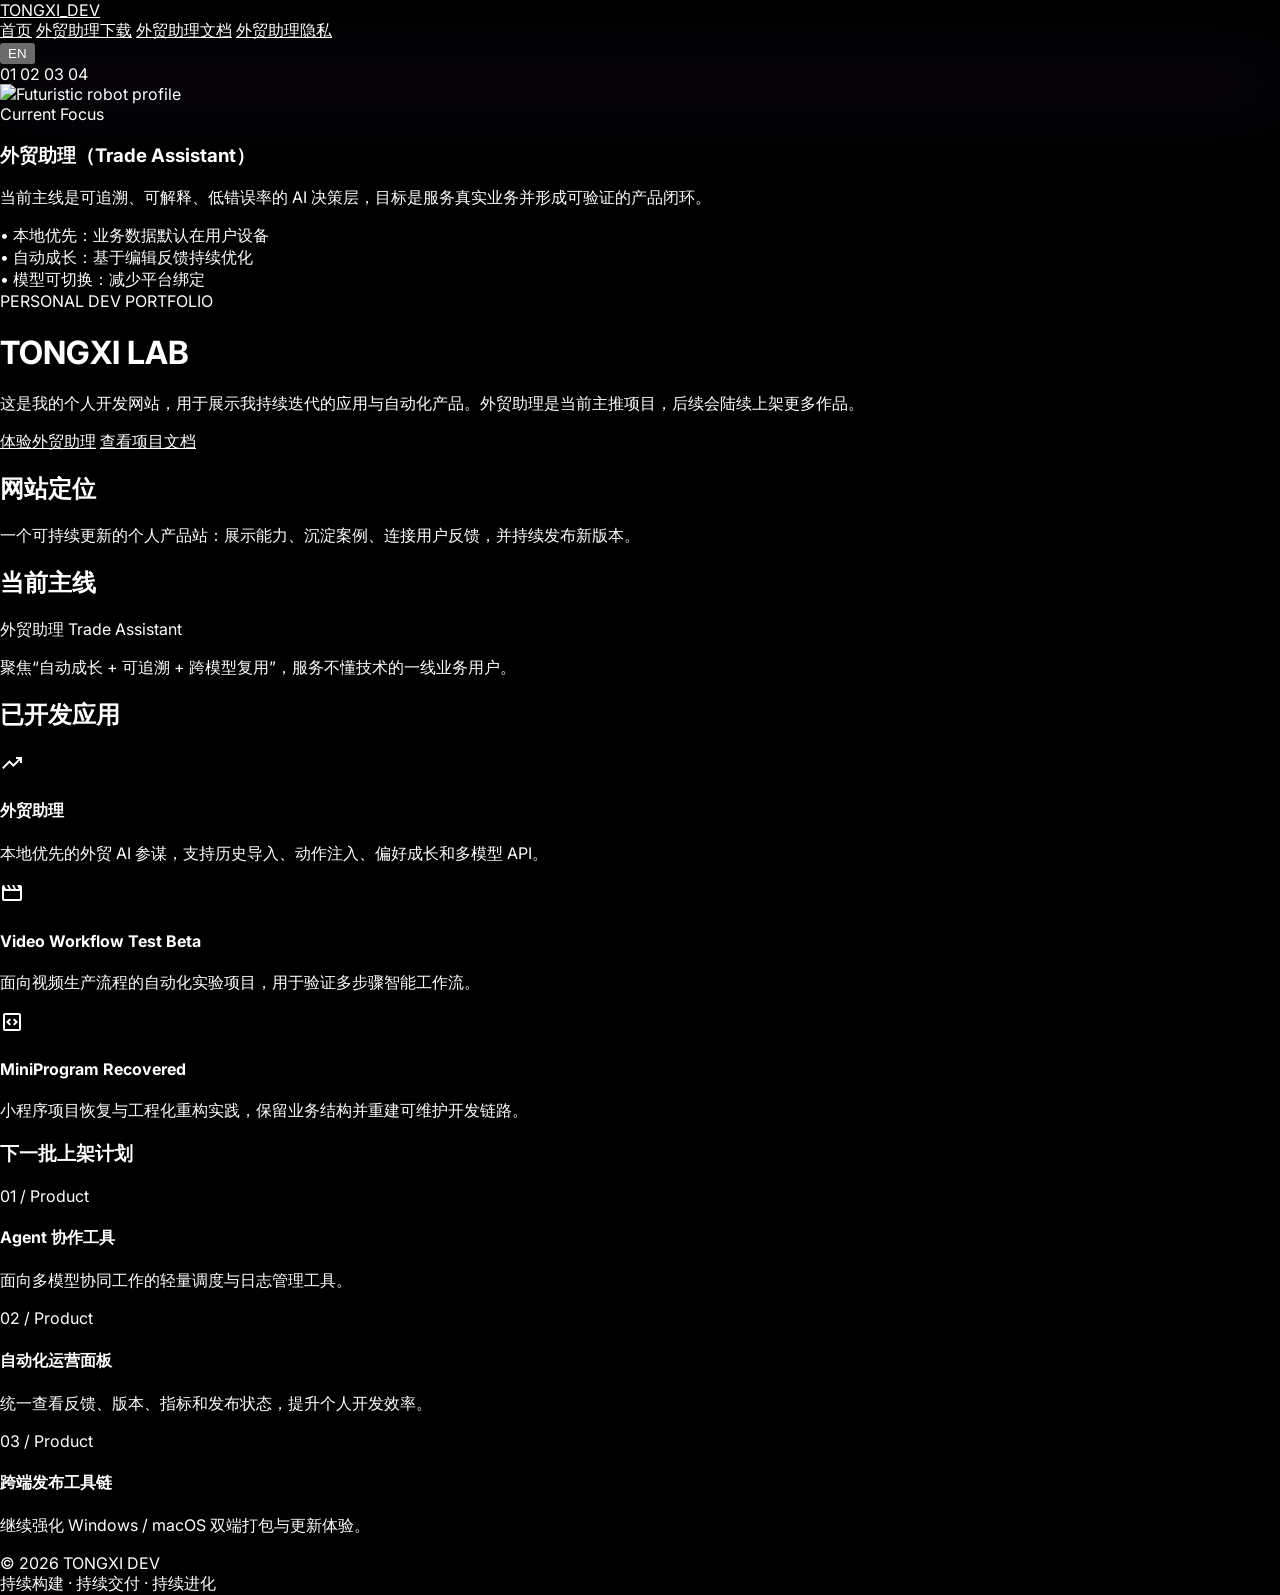
==== index.html @ bd4aa8b6 "fix(site): make right hero info panel responsive and fully visible" ====
﻿<!doctype html>
<html class="dark" lang="zh-CN"><head>
<meta charset="utf-8"/>
<meta content="width=device-width, initial-scale=1.0" name="viewport"/>
<title>Tongxi Dev Site | 个人开发网站</title>
<meta name="description" content="Tongxi 个人开发网站：展示 AI 应用、自动化工具与外贸助理等产品。" />
<meta property="og:title" content="Tongxi Dev Site" />
<meta property="og:description" content="个人开发作品集：外贸助理、工作流工具、小程序项目。" />
<meta property="og:type" content="website" />
<meta property="og:url" content="https://tongxigogo-crypto.github.io/foreign-trade-assistant-site/" />
<meta name="twitter:card" content="summary_large_image" />
<script src="https://cdn.tailwindcss.com?plugins=forms,container-queries"></script>
<link href="https://fonts.googleapis.com/css2?family=Inter:wght@100..900&display=swap" rel="stylesheet"/>
<link href="https://fonts.googleapis.com/css2?family=Material+Symbols+Outlined:wght,FILL@100..700,0..1&display=swap" rel="stylesheet"/>
<script id="tailwind-config">
  tailwind.config = {
    darkMode: "class",
    theme: {
      extend: {
        colors: {
          "surface-container-lowest": "#000000",
          "on-surface": "#ffffff",
          "surface": "#0e0e0e",
          "primary": "#8ff5ff",
          "secondary": "#bf81ff",
          "surface-container": "#191919",
          "surface-container-low": "#131313",
          "surface-container-high": "#1f1f1f",
          "surface-container-highest": "#262626",
          "on-surface-variant": "#ababab",
          "outline-variant": "#484848"
        },
        fontFamily: {
          "headline": ["Inter"],
          "body": ["Inter"],
          "label": ["Inter"]
        }
      }
    }
  }
</script>
<style>
  .material-symbols-outlined { font-variation-settings: 'FILL' 0, 'wght' 400, 'GRAD' 0, 'opsz' 24; }
  .violet-glow { box-shadow: 0 0 80px 10px rgba(191, 129, 255, 0.15); }
  body { background-color: #000000; color: #ffffff; -webkit-font-smoothing: antialiased; }
</style>
<link rel="stylesheet" href="./styles.css" />
</head>
<body data-page="home" class="font-body selection:bg-secondary selection:text-on-surface overflow-x-hidden">
<nav class="fixed top-6 left-1/2 -translate-x-1/2 w-[95%] max-w-7xl rounded-sm bg-black/70 backdrop-blur-xl z-50 shadow-[0px_20px_40px_rgba(143,245,255,0.05)] flex justify-between items-center px-8 py-4 border border-outline-variant/20">
<a class="text-xl font-black tracking-tighter text-white" href="./index.html" data-i18n="brand_short">TONGXI_DEV</a>
<div class="hidden md:flex items-center space-x-12">
<a class="font-inter tracking-tighter uppercase text-[11px] font-bold text-white after:content-[''] after:block after:w-1 after:h-1 after:bg-cyan-400 after:rounded-full after:mx-auto after:mt-1" href="./index.html" data-i18n="nav_home">首页</a>
<a class="font-inter tracking-tighter uppercase text-[11px] font-bold text-gray-400 hover:text-white transition-colors duration-300" href="./download.html" data-i18n="nav_download">外贸助理下载</a>
<a class="font-inter tracking-tighter uppercase text-[11px] font-bold text-gray-400 hover:text-white transition-colors duration-300" href="./docs.html" data-i18n="nav_docs">外贸助理文档</a>
<a class="font-inter tracking-tighter uppercase text-[11px] font-bold text-gray-400 hover:text-white transition-colors duration-300" href="./privacy.html" data-i18n="nav_privacy">外贸助理隐私</a>
</div>
<div class="flex items-center space-x-4">
<button id="lang-toggle" class="rounded-sm border border-outline-variant px-3 py-1 text-xs font-bold text-white hover:border-primary" type="button">EN</button>
</div>
</nav>

<div class="fixed right-3 md:right-8 top-1/2 -translate-y-1/2 flex flex-col space-y-6 items-center z-50">
  <div class="flex flex-col items-center space-y-4">
    <span class="text-cyan-400 text-[10px] font-semibold">01</span>
    <span class="text-gray-600 text-[10px] font-semibold">02</span>
    <span class="text-gray-600 text-[10px] font-semibold">03</span>
    <span class="text-gray-600 text-[10px] font-semibold">04</span>
  </div>
</div>

<main class="relative min-h-screen pt-32 pb-24 px-6 md:px-16 lg:px-24">
<div class="fixed top-0 right-0 xl:right-[-10%] w-full md:w-[72%] xl:w-[60%] h-screen opacity-70 z-0 pointer-events-none">
  <div class="absolute inset-0 bg-gradient-to-l from-black via-transparent to-black z-10"></div>
  <div class="absolute top-1/2 left-1/2 -translate-x-1/2 -translate-y-1/2 w-[800px] h-[800px] rounded-full bg-secondary/10 blur-[120px] violet-glow"></div>
  <img class="absolute inset-0 w-full h-full object-cover grayscale brightness-75 contrast-125" alt="Futuristic robot profile" src="https://lh3.googleusercontent.com/aida-public/[base64]"/>
  <div class="absolute right-3 md:right-8 xl:right-16 top-24 md:top-32 w-[min(420px,calc(100vw-1.5rem))] rounded-sm border border-outline-variant/20 bg-black/40 backdrop-blur-md p-4 md:p-6">
    <div class="text-[10px] tracking-[0.2em] uppercase text-primary" data-i18n="hero_right_kicker">Current Focus</div>
    <h3 class="mt-3 text-xl md:text-2xl leading-tight font-bold text-white break-words" data-i18n="hero_right_title">外贸助理（Trade Assistant）</h3>
    <p class="mt-3 text-sm text-on-surface-variant leading-relaxed" data-i18n="hero_right_desc">当前主线是可追溯、可解释、低错误率的 AI 决策层，目标是服务真实业务并形成可验证的产品闭环。</p>
    <div class="mt-4 space-y-2 text-xs text-on-surface-variant">
      <div data-i18n="hero_right_point_1">• 本地优先：业务数据默认在用户设备</div>
      <div data-i18n="hero_right_point_2">• 自动成长：基于编辑反馈持续优化</div>
      <div data-i18n="hero_right_point_3">• 模型可切换：减少平台绑定</div>
    </div>
  </div>
</div>

<div class="relative z-10 max-w-7xl mx-auto">
<div class="mb-20">
<span class="font-inter text-[11px] font-bold tracking-[0.3em] text-secondary uppercase mb-4 block" data-i18n="home_kicker">PERSONAL DEV PORTFOLIO</span>
<h1 class="text-[5rem] md:text-[8rem] font-black tracking-tighter leading-[0.85] text-white" data-i18n="home_big_title">TONGXI<br/>LAB</h1>
<p class="max-w-xl text-sm text-on-surface-variant mt-4" data-i18n="home_subtitle">这是我的个人开发网站，用于展示我持续迭代的应用与自动化产品。外贸助理是当前主推项目，后续会陆续上架更多作品。</p>
<div class="mt-6 flex gap-3">
<a href="./download.html" class="rounded-sm bg-primary text-black px-4 py-2 text-sm font-bold" data-i18n="home_cta_download">体验外贸助理</a>
<a href="./docs.html" class="rounded-sm border border-outline-variant text-white px-4 py-2 text-sm font-bold" data-i18n="home_cta_docs">查看项目文档</a>
</div>
</div>

<div class="grid grid-cols-1 md:grid-cols-12 gap-12 mb-24">
<div class="md:col-span-5 space-y-16">
<section>
<h2 class="text-xs font-bold tracking-[0.2em] text-on-surface-variant uppercase mb-6 flex items-center">
<span class="w-8 h-px bg-outline-variant mr-4"></span>
<span data-i18n="feature_section_1_title">网站定位</span>
</h2>
<p class="text-lg md:text-xl text-on-surface-variant leading-relaxed font-light" data-i18n="feature_section_1_desc">一个可持续更新的个人产品站：展示能力、沉淀案例、连接用户反馈，并持续发布新版本。</p>
</section>

<section>
<h2 class="text-xs font-bold tracking-[0.2em] text-on-surface-variant uppercase mb-6 flex items-center">
<span class="w-8 h-px bg-outline-variant mr-4"></span>
<span data-i18n="feature_section_2_title">当前主线</span>
</h2>
<div class="flex items-baseline space-x-4">
<span class="text-3xl font-bold text-primary" data-i18n="feature_section_2_headline">外贸助理 Trade Assistant</span>
</div>
<p class="mt-4 text-sm text-on-surface-variant max-w-sm" data-i18n="feature_section_2_desc">聚焦“自动成长 + 可追溯 + 跨模型复用”，服务不懂技术的一线业务用户。</p>
</section>

<section>
<h2 class="text-xs font-bold tracking-[0.2em] text-on-surface-variant uppercase mb-8 flex items-center">
<span class="w-8 h-px bg-outline-variant mr-4"></span>
<span data-i18n="feature_section_3_title">已开发应用</span>
</h2>
<div class="grid grid-cols-1 gap-6">
<div class="flex items-start space-x-6 p-6 rounded-sm bg-surface-container-low border border-outline-variant/20 hover:bg-surface-container transition-all duration-300">
<span class="material-symbols-outlined text-secondary text-3xl">trending_up</span>
<div>
<h4 class="text-white font-bold text-sm uppercase tracking-tight mb-1" data-i18n="feature_1_title">外贸助理</h4>
<p class="text-xs text-on-surface-variant" data-i18n="feature_1_desc">本地优先的外贸 AI 参谋，支持历史导入、动作注入、偏好成长和多模型 API。</p>
</div>
</div>
<div class="flex items-start space-x-6 p-6 rounded-sm bg-surface-container-low border border-outline-variant/20 hover:bg-surface-container transition-all duration-300">
<span class="material-symbols-outlined text-primary text-3xl">movie</span>
<div>
<h4 class="text-white font-bold text-sm uppercase tracking-tight mb-1" data-i18n="feature_2_title">Video Workflow Test Beta</h4>
<p class="text-xs text-on-surface-variant" data-i18n="feature_2_desc">面向视频生产流程的自动化实验项目，用于验证多步骤智能工作流。</p>
</div>
</div>
<div class="flex items-start space-x-6 p-6 rounded-sm bg-surface-container-low border border-outline-variant/20 hover:bg-surface-container transition-all duration-300">
<span class="material-symbols-outlined text-secondary text-3xl">code_blocks</span>
<div>
<h4 class="text-white font-bold text-sm uppercase tracking-tight mb-1" data-i18n="feature_3_title">MiniProgram Recovered</h4>
<p class="text-xs text-on-surface-variant" data-i18n="feature_3_desc">小程序项目恢复与工程化重构实践，保留业务结构并重建可维护开发链路。</p>
</div>
</div>
</div>
</section>
</div>
</div>

<section class="mt-12">
<div class="flex justify-between items-end mb-10">
<h3 class="text-2xl font-bold tracking-tight text-white" data-i18n="home_flow_title">下一批上架计划</h3>
</div>
<div class="grid grid-cols-1 md:grid-cols-3 gap-8">
<div class="group rounded-sm border border-outline-variant/20 bg-surface-container-low p-5">
<div class="text-[10px] font-bold text-white tracking-widest uppercase">01 / Product</div>
<h4 class="text-sm font-bold text-white uppercase tracking-wider mt-3" data-i18n="home_flow_1_title">Agent 协作工具</h4>
<p class="text-xs text-on-surface-variant mt-2 leading-relaxed" data-i18n="home_flow_1_desc">面向多模型协同工作的轻量调度与日志管理工具。</p>
</div>
<div class="group rounded-sm border border-outline-variant/20 bg-surface-container-low p-5">
<div class="text-[10px] font-bold text-white tracking-widest uppercase">02 / Product</div>
<h4 class="text-sm font-bold text-white uppercase tracking-wider mt-3" data-i18n="home_flow_2_title">自动化运营面板</h4>
<p class="text-xs text-on-surface-variant mt-2 leading-relaxed" data-i18n="home_flow_2_desc">统一查看反馈、版本、指标和发布状态，提升个人开发效率。</p>
</div>
<div class="group rounded-sm border border-outline-variant/20 bg-surface-container-low p-5">
<div class="text-[10px] font-bold text-white tracking-widest uppercase">03 / Product</div>
<h4 class="text-sm font-bold text-white uppercase tracking-wider mt-3" data-i18n="home_flow_3_title">跨端发布工具链</h4>
<p class="text-xs text-on-surface-variant mt-2 leading-relaxed" data-i18n="home_flow_3_desc">继续强化 Windows / macOS 双端打包与更新体验。</p>
</div>
</div>
</section>
</div>
</main>

<footer class="mt-20 py-12 px-6 md:px-16 border-t border-outline-variant/20 bg-surface-container-lowest relative z-10">
<div class="max-w-7xl mx-auto flex flex-col md:flex-row justify-between items-center opacity-70">
<div class="text-[10px] font-bold tracking-[0.4em] uppercase text-white mb-6 md:mb-0">© <span id="year"></span> TONGXI DEV</div>
<div class="text-[10px] font-bold tracking-[0.4em] uppercase text-white" data-i18n="home_footer_note">持续构建 · 持续交付 · 持续进化</div>
</div>
</footer>

<div class="fixed top-0 left-0 w-full h-full pointer-events-none z-[1] overflow-hidden opacity-30">
<div class="absolute top-1/4 left-1/4 w-[500px] h-[500px] bg-primary/5 rounded-full blur-[150px]"></div>
<div class="absolute bottom-1/4 right-1/4 w-[600px] h-[600px] bg-secondary/5 rounded-full blur-[180px]"></div>
</div>

<script src="./app.js"></script>
</body></html>
---- styles.css ----
﻿:root {
  color-scheme: dark;
}

* {
  box-sizing: border-box;
}

html,
body {
  margin: 0;
  min-height: 100%;
  font-family: Inter, "Segoe UI", "PingFang SC", "Microsoft YaHei", sans-serif;
}

a {
  color: inherit;
}

a.disabled {
  opacity: 0.45;
  pointer-events: none;
}

code {
  border: 1px solid rgba(72, 72, 72, 0.4);
  background: rgba(19, 19, 19, 0.8);
  border-radius: 4px;
  padding: 2px 6px;
  font-family: "Cascadia Code", "JetBrains Mono", Consolas, monospace;
  font-size: 0.9em;
}

::selection {
  background: rgba(191, 129, 255, 0.35);
  color: #ffffff;
}
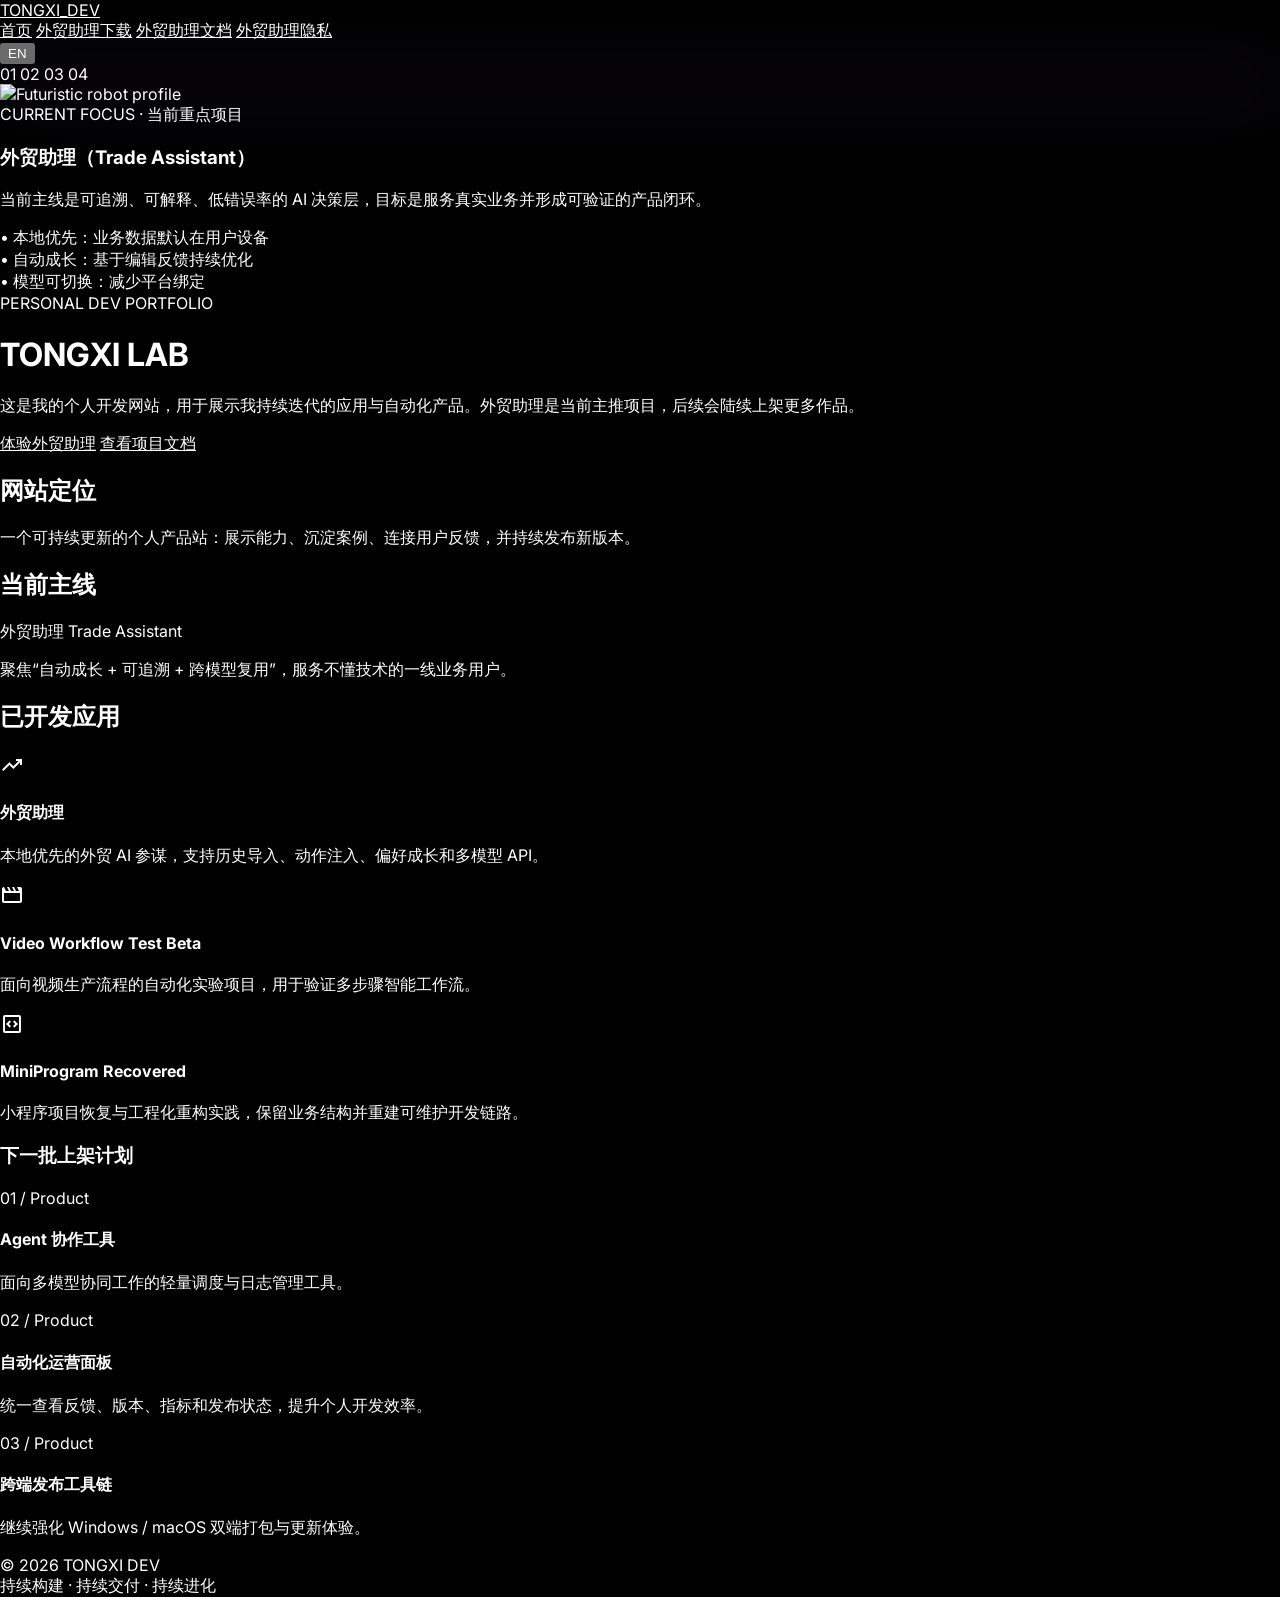
==== commit fa5fc4fd: "fix(site): prevent right-panel clipping and clarify panel purpose" ====
--- a/index.html
+++ b/index.html
@@ -60,7 +60,7 @@
 </div>
 </nav>
 
-<div class="fixed right-3 md:right-8 top-1/2 -translate-y-1/2 flex flex-col space-y-6 items-center z-50">
+<div class="fixed right-3 md:right-8 top-1/2 -translate-y-1/2 hidden md:flex flex-col space-y-6 items-center z-50">
   <div class="flex flex-col items-center space-y-4">
     <span class="text-cyan-400 text-[10px] font-semibold">01</span>
     <span class="text-gray-600 text-[10px] font-semibold">02</span>
@@ -70,12 +70,12 @@
 </div>
 
 <main class="relative min-h-screen pt-32 pb-24 px-6 md:px-16 lg:px-24">
-<div class="fixed top-0 right-0 xl:right-[-10%] w-full md:w-[72%] xl:w-[60%] h-screen opacity-70 z-0 pointer-events-none">
+<div class="fixed top-0 right-0 w-full md:w-[72%] xl:w-[60%] h-screen opacity-70 z-0 pointer-events-none">
   <div class="absolute inset-0 bg-gradient-to-l from-black via-transparent to-black z-10"></div>
   <div class="absolute top-1/2 left-1/2 -translate-x-1/2 -translate-y-1/2 w-[800px] h-[800px] rounded-full bg-secondary/10 blur-[120px] violet-glow"></div>
   <img class="absolute inset-0 w-full h-full object-cover grayscale brightness-75 contrast-125" alt="Futuristic robot profile" src="https://lh3.googleusercontent.com/aida-public/[base64]"/>
-  <div class="absolute right-3 md:right-8 xl:right-16 top-24 md:top-32 w-[min(420px,calc(100vw-1.5rem))] rounded-sm border border-outline-variant/20 bg-black/40 backdrop-blur-md p-4 md:p-6">
-    <div class="text-[10px] tracking-[0.2em] uppercase text-primary" data-i18n="hero_right_kicker">Current Focus</div>
+  <div class="hidden md:block absolute right-4 lg:right-8 xl:right-10 top-24 md:top-32 w-[min(380px,calc(100vw-2rem))] rounded-sm border border-outline-variant/40 bg-black/70 backdrop-blur-md p-4 md:p-6">
+    <div class="text-[10px] tracking-[0.2em] uppercase text-primary" data-i18n="hero_right_kicker">CURRENT FOCUS · 当前重点项目</div>
     <h3 class="mt-3 text-xl md:text-2xl leading-tight font-bold text-white break-words" data-i18n="hero_right_title">外贸助理（Trade Assistant）</h3>
     <p class="mt-3 text-sm text-on-surface-variant leading-relaxed" data-i18n="hero_right_desc">当前主线是可追溯、可解释、低错误率的 AI 决策层，目标是服务真实业务并形成可验证的产品闭环。</p>
     <div class="mt-4 space-y-2 text-xs text-on-surface-variant">
@@ -89,7 +89,7 @@
 <div class="relative z-10 max-w-7xl mx-auto">
 <div class="mb-20">
 <span class="font-inter text-[11px] font-bold tracking-[0.3em] text-secondary uppercase mb-4 block" data-i18n="home_kicker">PERSONAL DEV PORTFOLIO</span>
-<h1 class="text-[5rem] md:text-[8rem] font-black tracking-tighter leading-[0.85] text-white" data-i18n="home_big_title">TONGXI<br/>LAB</h1>
+<h1 class="text-[2.4rem] sm:text-[3.4rem] md:text-[8rem] font-black tracking-tighter leading-[0.92] md:leading-[0.85] text-white" data-i18n="home_big_title">TONGXI<br/>LAB</h1>
 <p class="max-w-xl text-sm text-on-surface-variant mt-4" data-i18n="home_subtitle">这是我的个人开发网站，用于展示我持续迭代的应用与自动化产品。外贸助理是当前主推项目，后续会陆续上架更多作品。</p>
 <div class="mt-6 flex gap-3">
 <a href="./download.html" class="rounded-sm bg-primary text-black px-4 py-2 text-sm font-bold" data-i18n="home_cta_download">体验外贸助理</a>
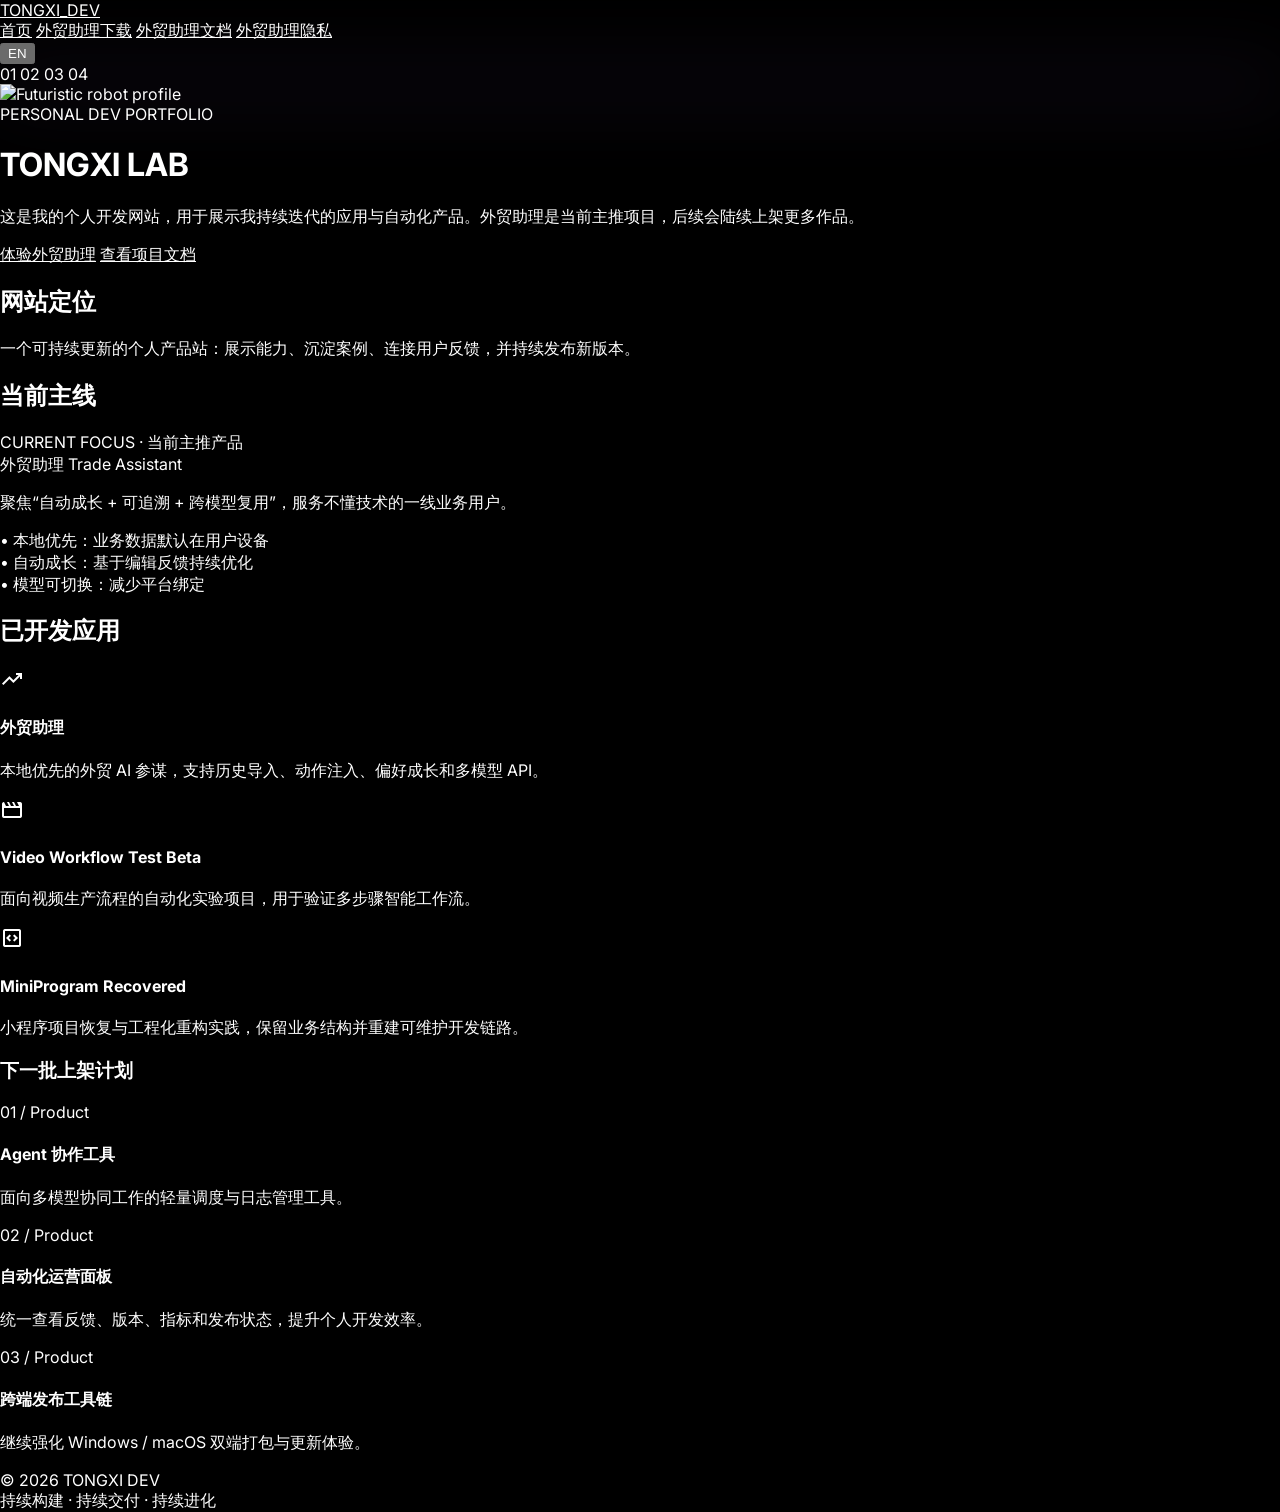
==== commit 6297c22d: "refactor(site): move current-focus content into mainline section" ====
--- a/index.html
+++ b/index.html
@@ -60,7 +60,7 @@
 </div>
 </nav>
 
-<div class="fixed right-3 md:right-8 top-1/2 -translate-y-1/2 hidden md:flex flex-col space-y-6 items-center z-50">
+<div class="fixed right-3 md:right-8 top-1/2 -translate-y-1/2 hidden lg:flex flex-col space-y-6 items-center z-50">
   <div class="flex flex-col items-center space-y-4">
     <span class="text-cyan-400 text-[10px] font-semibold">01</span>
     <span class="text-gray-600 text-[10px] font-semibold">02</span>
@@ -74,16 +74,6 @@
   <div class="absolute inset-0 bg-gradient-to-l from-black via-transparent to-black z-10"></div>
   <div class="absolute top-1/2 left-1/2 -translate-x-1/2 -translate-y-1/2 w-[800px] h-[800px] rounded-full bg-secondary/10 blur-[120px] violet-glow"></div>
   <img class="absolute inset-0 w-full h-full object-cover grayscale brightness-75 contrast-125" alt="Futuristic robot profile" src="https://lh3.googleusercontent.com/aida-public/[base64]"/>
-  <div class="hidden md:block absolute right-4 lg:right-8 xl:right-10 top-24 md:top-32 w-[min(380px,calc(100vw-2rem))] rounded-sm border border-outline-variant/40 bg-black/70 backdrop-blur-md p-4 md:p-6">
-    <div class="text-[10px] tracking-[0.2em] uppercase text-primary" data-i18n="hero_right_kicker">CURRENT FOCUS · 当前重点项目</div>
-    <h3 class="mt-3 text-xl md:text-2xl leading-tight font-bold text-white break-words" data-i18n="hero_right_title">外贸助理（Trade Assistant）</h3>
-    <p class="mt-3 text-sm text-on-surface-variant leading-relaxed" data-i18n="hero_right_desc">当前主线是可追溯、可解释、低错误率的 AI 决策层，目标是服务真实业务并形成可验证的产品闭环。</p>
-    <div class="mt-4 space-y-2 text-xs text-on-surface-variant">
-      <div data-i18n="hero_right_point_1">• 本地优先：业务数据默认在用户设备</div>
-      <div data-i18n="hero_right_point_2">• 自动成长：基于编辑反馈持续优化</div>
-      <div data-i18n="hero_right_point_3">• 模型可切换：减少平台绑定</div>
-    </div>
-  </div>
 </div>
 
 <div class="relative z-10 max-w-7xl mx-auto">
@@ -112,10 +102,16 @@
 <span class="w-8 h-px bg-outline-variant mr-4"></span>
 <span data-i18n="feature_section_2_title">当前主线</span>
 </h2>
+<div class="text-[10px] tracking-[0.2em] uppercase text-primary mb-2" data-i18n="feature_section_2_label">CURRENT FOCUS · 当前主推产品</div>
 <div class="flex items-baseline space-x-4">
 <span class="text-3xl font-bold text-primary" data-i18n="feature_section_2_headline">外贸助理 Trade Assistant</span>
 </div>
 <p class="mt-4 text-sm text-on-surface-variant max-w-sm" data-i18n="feature_section_2_desc">聚焦“自动成长 + 可追溯 + 跨模型复用”，服务不懂技术的一线业务用户。</p>
+<div class="mt-3 space-y-1.5 text-xs text-on-surface-variant">
+  <div data-i18n="feature_section_2_point_1">• 本地优先：业务数据默认在用户设备</div>
+  <div data-i18n="feature_section_2_point_2">• 自动成长：基于编辑反馈持续优化</div>
+  <div data-i18n="feature_section_2_point_3">• 模型可切换：减少平台绑定</div>
+</div>
 </section>
 
 <section>
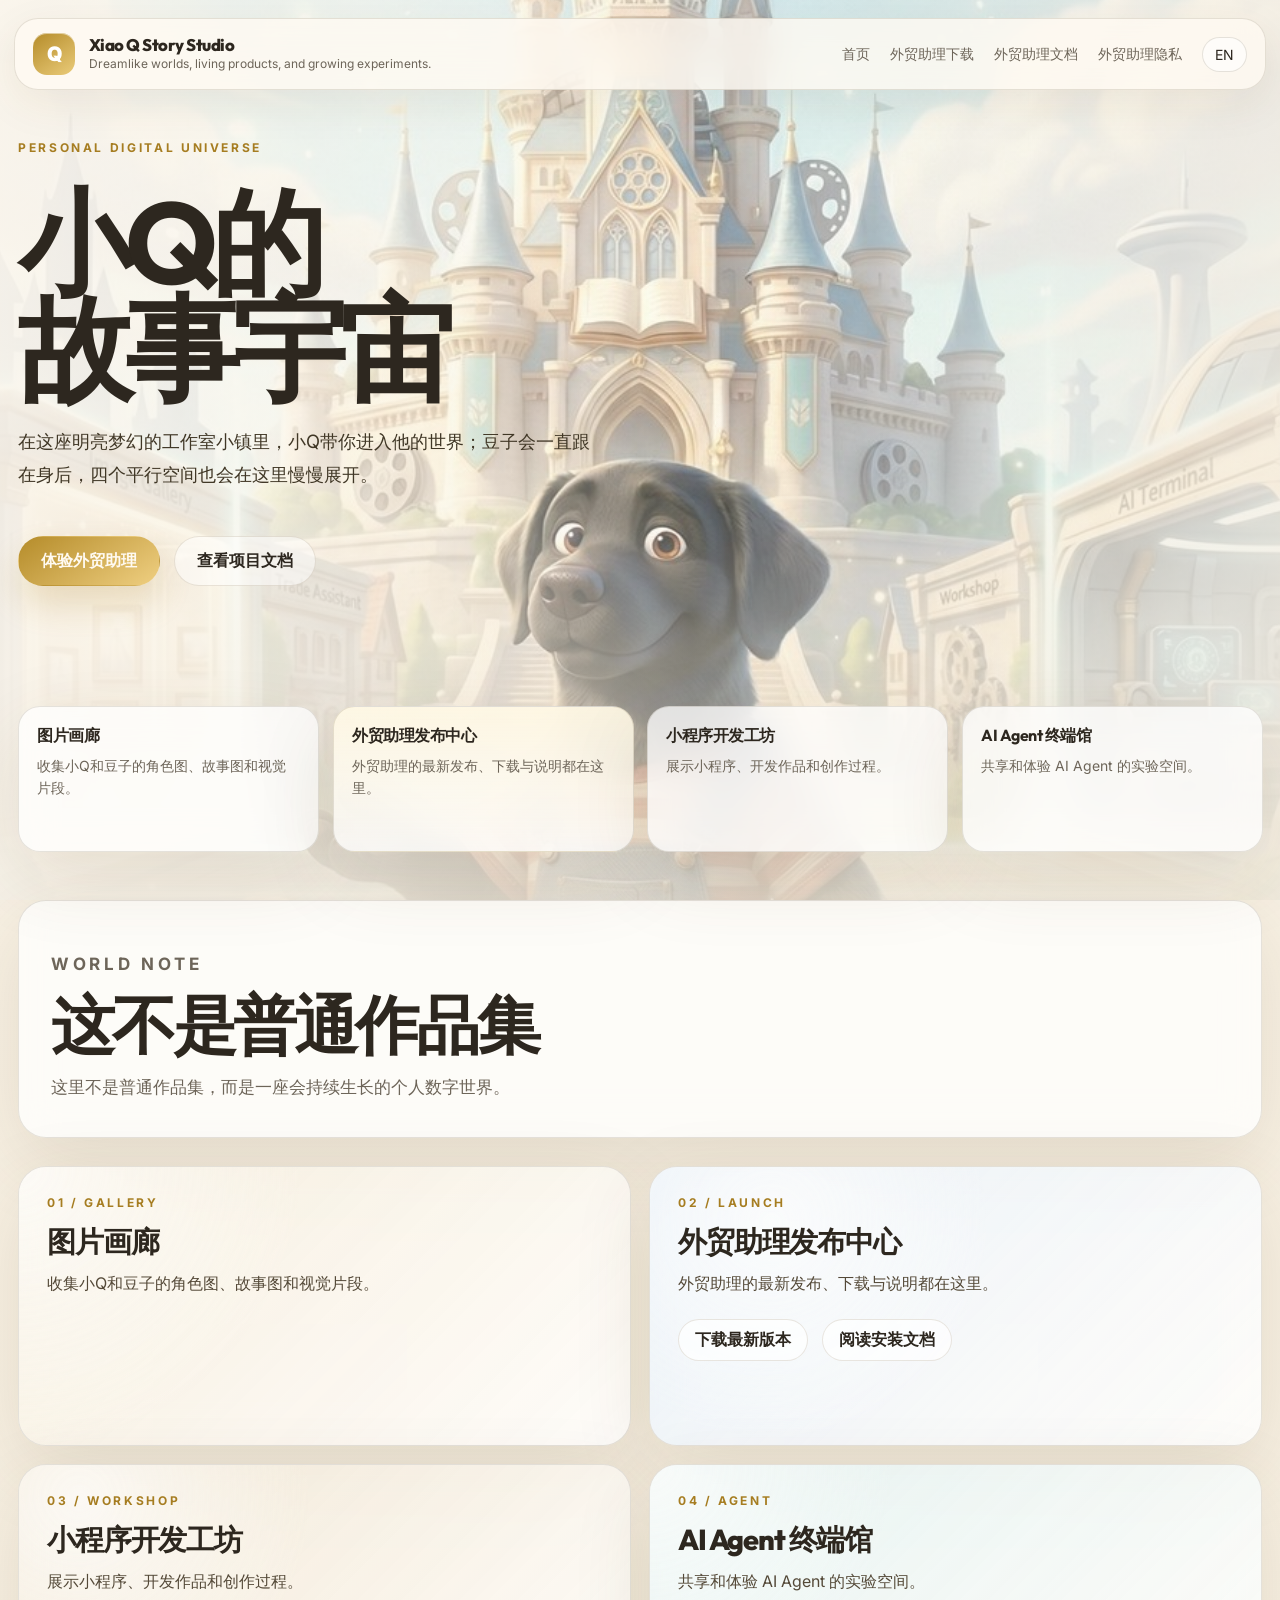
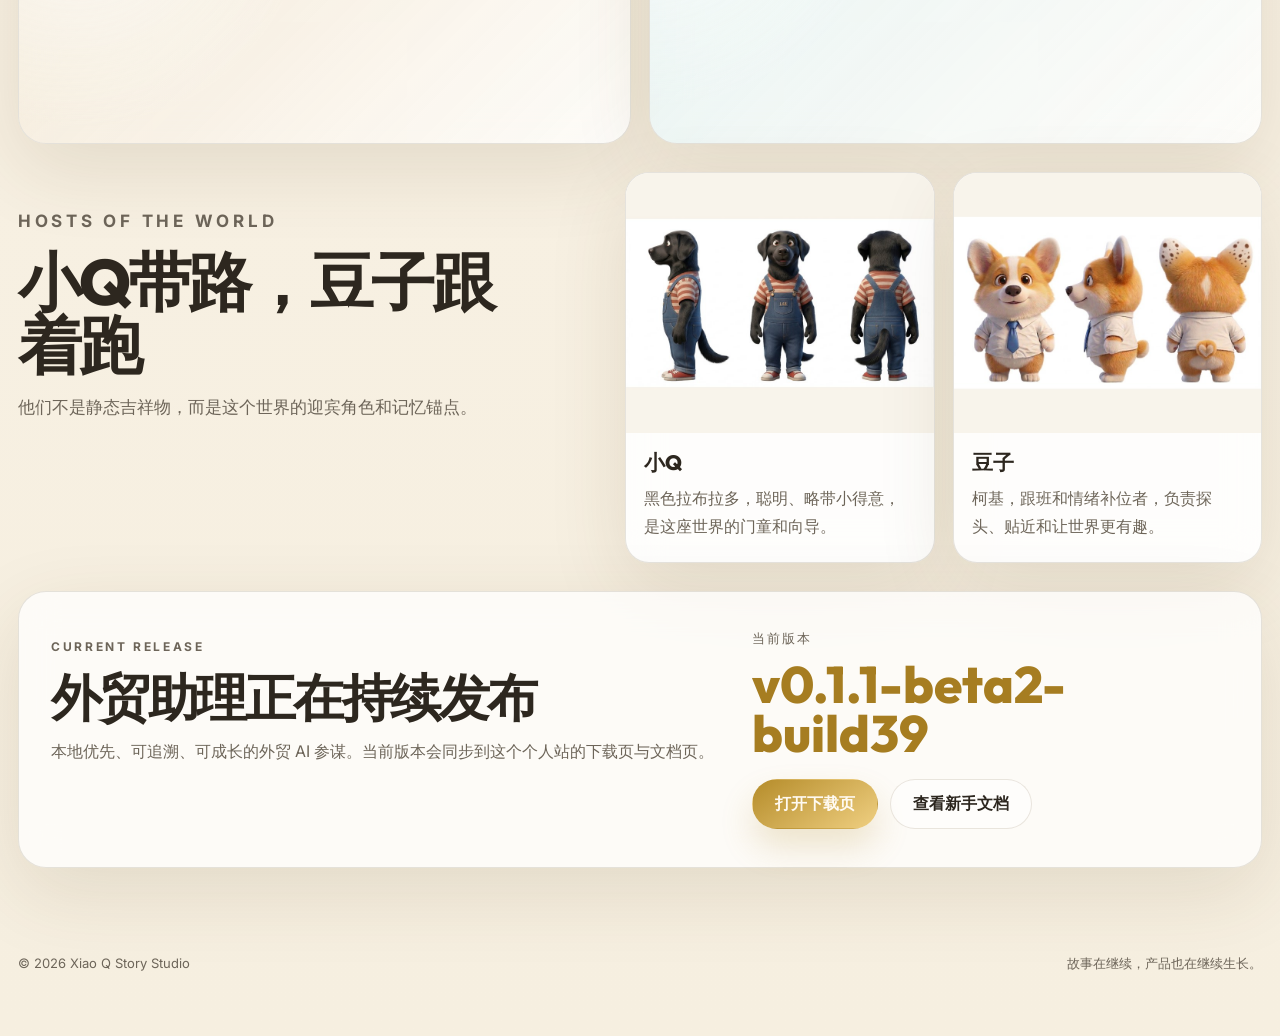
==== commit c174d30d: "feat(site): launch xiao q story universe homepage" ====
--- a/index.html
+++ b/index.html
@@ -1,187 +1,162 @@
 ﻿<!doctype html>
-<html class="dark" lang="zh-CN"><head>
-<meta charset="utf-8"/>
-<meta content="width=device-width, initial-scale=1.0" name="viewport"/>
-<title>Tongxi Dev Site | 个人开发网站</title>
-<meta name="description" content="Tongxi 个人开发网站：展示 AI 应用、自动化工具与外贸助理等产品。" />
-<meta property="og:title" content="Tongxi Dev Site" />
-<meta property="og:description" content="个人开发作品集：外贸助理、工作流工具、小程序项目。" />
-<meta property="og:type" content="website" />
-<meta property="og:url" content="https://tongxigogo-crypto.github.io/foreign-trade-assistant-site/" />
-<meta name="twitter:card" content="summary_large_image" />
-<script src="https://cdn.tailwindcss.com?plugins=forms,container-queries"></script>
-<link href="https://fonts.googleapis.com/css2?family=Inter:wght@100..900&display=swap" rel="stylesheet"/>
-<link href="https://fonts.googleapis.com/css2?family=Material+Symbols+Outlined:wght,FILL@100..700,0..1&display=swap" rel="stylesheet"/>
-<script id="tailwind-config">
-  tailwind.config = {
-    darkMode: "class",
-    theme: {
-      extend: {
-        colors: {
-          "surface-container-lowest": "#000000",
-          "on-surface": "#ffffff",
-          "surface": "#0e0e0e",
-          "primary": "#8ff5ff",
-          "secondary": "#bf81ff",
-          "surface-container": "#191919",
-          "surface-container-low": "#131313",
-          "surface-container-high": "#1f1f1f",
-          "surface-container-highest": "#262626",
-          "on-surface-variant": "#ababab",
-          "outline-variant": "#484848"
-        },
-        fontFamily: {
-          "headline": ["Inter"],
-          "body": ["Inter"],
-          "label": ["Inter"]
-        }
-      }
-    }
-  }
-</script>
-<style>
-  .material-symbols-outlined { font-variation-settings: 'FILL' 0, 'wght' 400, 'GRAD' 0, 'opsz' 24; }
-  .violet-glow { box-shadow: 0 0 80px 10px rgba(191, 129, 255, 0.15); }
-  body { background-color: #000000; color: #ffffff; -webkit-font-smoothing: antialiased; }
-</style>
-<link rel="stylesheet" href="./styles.css" />
+<html lang="zh-CN">
+<head>
+  <meta charset="utf-8" />
+  <meta name="viewport" content="width=device-width, initial-scale=1" />
+  <title>Xiao Q Story Studio | 小Q的故事宇宙</title>
+  <meta name="description" content="小Q的故事宇宙：一个明亮梦幻的个人数字世界，收纳图片画廊、外贸助理发布中心、小程序开发工坊与 AI Agent 终端馆。" />
+  <meta property="og:title" content="Xiao Q Story Studio" />
+  <meta property="og:description" content="小Q带你进入一座会持续生长的个人数字宇宙。" />
+  <meta property="og:type" content="website" />
+  <meta property="og:url" content="https://tongxigogo-crypto.github.io/foreign-trade-assistant-site/" />
+  <meta name="twitter:card" content="summary_large_image" />
+  <link rel="preconnect" href="https://fonts.googleapis.com" />
+  <link rel="preconnect" href="https://fonts.gstatic.com" crossorigin />
+  <link href="https://fonts.googleapis.com/css2?family=Inter:wght@400;500;600;700;800;900&family=Outfit:wght@500;600;700;800&display=swap" rel="stylesheet" />
+  <link rel="stylesheet" href="./styles.css" />
 </head>
-<body data-page="home" class="font-body selection:bg-secondary selection:text-on-surface overflow-x-hidden">
-<nav class="fixed top-6 left-1/2 -translate-x-1/2 w-[95%] max-w-7xl rounded-sm bg-black/70 backdrop-blur-xl z-50 shadow-[0px_20px_40px_rgba(143,245,255,0.05)] flex justify-between items-center px-8 py-4 border border-outline-variant/20">
-<a class="text-xl font-black tracking-tighter text-white" href="./index.html" data-i18n="brand_short">TONGXI_DEV</a>
-<div class="hidden md:flex items-center space-x-12">
-<a class="font-inter tracking-tighter uppercase text-[11px] font-bold text-white after:content-[''] after:block after:w-1 after:h-1 after:bg-cyan-400 after:rounded-full after:mx-auto after:mt-1" href="./index.html" data-i18n="nav_home">首页</a>
-<a class="font-inter tracking-tighter uppercase text-[11px] font-bold text-gray-400 hover:text-white transition-colors duration-300" href="./download.html" data-i18n="nav_download">外贸助理下载</a>
-<a class="font-inter tracking-tighter uppercase text-[11px] font-bold text-gray-400 hover:text-white transition-colors duration-300" href="./docs.html" data-i18n="nav_docs">外贸助理文档</a>
-<a class="font-inter tracking-tighter uppercase text-[11px] font-bold text-gray-400 hover:text-white transition-colors duration-300" href="./privacy.html" data-i18n="nav_privacy">外贸助理隐私</a>
-</div>
-<div class="flex items-center space-x-4">
-<button id="lang-toggle" class="rounded-sm border border-outline-variant px-3 py-1 text-xs font-bold text-white hover:border-primary" type="button">EN</button>
-</div>
-</nav>
+<body data-page="home" class="xq-site">
+  <header class="site-header">
+    <a class="site-brand" href="./index.html">
+      <span class="site-brand__mark">Q</span>
+      <span>
+        <strong data-i18n="brand_name">Xiao Q Story Studio</strong>
+        <em data-i18n="brand_tagline">Dreamlike worlds, living products, and growing experiments.</em>
+      </span>
+    </a>
+    <nav class="site-nav">
+      <a href="./index.html" data-i18n="nav_home">首页</a>
+      <a href="./download.html" data-i18n="nav_download">外贸助理下载</a>
+      <a href="./docs.html" data-i18n="nav_docs">外贸助理文档</a>
+      <a href="./privacy.html" data-i18n="nav_privacy">外贸助理隐私</a>
+      <button id="lang-toggle" class="lang-toggle" type="button">EN</button>
+    </nav>
+  </header>
 
-<div class="fixed right-3 md:right-8 top-1/2 -translate-y-1/2 hidden lg:flex flex-col space-y-6 items-center z-50">
-  <div class="flex flex-col items-center space-y-4">
-    <span class="text-cyan-400 text-[10px] font-semibold">01</span>
-    <span class="text-gray-600 text-[10px] font-semibold">02</span>
-    <span class="text-gray-600 text-[10px] font-semibold">03</span>
-    <span class="text-gray-600 text-[10px] font-semibold">04</span>
-  </div>
-</div>
+  <main>
+    <section class="story-hero">
+      <picture class="story-hero__media" data-parallax="hero-media">
+        <source media="(max-width: 768px)" srcset="./assets/xiaoq-hero-mobile.jpg" />
+        <img src="./assets/xiaoq-hero-desktop.jpg" alt="小Q与豆子站在梦幻工作室小镇广场中央" />
+      </picture>
+      <div class="story-hero__veil"></div>
+      <div class="story-hero__content">
+        <p class="story-eyebrow" data-i18n="hero_kicker">PERSONAL DIGITAL UNIVERSE</p>
+        <h1 class="story-title">
+          <span data-i18n="hero_title_line_1" data-pretext="intense">小Q的</span>
+          <span data-i18n="hero_title_line_2" data-pretext="intense">故事宇宙</span>
+        </h1>
+        <p class="story-lead" data-i18n="hero_lead">在这座明亮梦幻的工作室小镇里，小Q带你进入他的世界；豆子会一直跟在身后，四个平行空间也会在这里慢慢展开。</p>
+        <div class="story-actions">
+          <a class="story-button story-button--primary" href="./download.html" data-i18n="hero_cta_primary" data-magnetic>体验外贸助理</a>
+          <a class="story-button story-button--secondary" href="./docs.html" data-i18n="hero_cta_secondary" data-magnetic>查看项目文档</a>
+        </div>
+        <div class="story-portals" id="worlds-nav">
+          <a class="story-portal" href="#world-gallery" data-magnetic>
+            <span class="story-portal__label" data-i18n="world_gallery_name">图片画廊</span>
+            <span class="story-portal__desc" data-i18n="world_gallery_desc">收集小Q和豆子的角色图、故事图和视觉片段。</span>
+          </a>
+          <a class="story-portal story-portal--focus" href="#world-trade" data-magnetic>
+            <span class="story-portal__label" data-i18n="world_trade_name">外贸助理发布中心</span>
+            <span class="story-portal__desc" data-i18n="world_trade_desc">外贸助理的最新发布、下载与说明都在这里。</span>
+          </a>
+          <a class="story-portal" href="#world-workshop" data-magnetic>
+            <span class="story-portal__label" data-i18n="world_workshop_name">小程序开发工坊</span>
+            <span class="story-portal__desc" data-i18n="world_workshop_desc">展示小程序、开发作品和创作过程。</span>
+          </a>
+          <a class="story-portal" href="#world-agent" data-magnetic>
+            <span class="story-portal__label" data-i18n="world_agent_name">AI Agent 终端馆</span>
+            <span class="story-portal__desc" data-i18n="world_agent_desc">共享和体验 AI Agent 的实验空间。</span>
+          </a>
+        </div>
+      </div>
+    </section>
 
-<main class="relative min-h-screen pt-32 pb-24 px-6 md:px-16 lg:px-24">
-<div class="fixed top-0 right-0 w-full md:w-[72%] xl:w-[60%] h-screen opacity-70 z-0 pointer-events-none">
-  <div class="absolute inset-0 bg-gradient-to-l from-black via-transparent to-black z-10"></div>
-  <div class="absolute top-1/2 left-1/2 -translate-x-1/2 -translate-y-1/2 w-[800px] h-[800px] rounded-full bg-secondary/10 blur-[120px] violet-glow"></div>
-  <img class="absolute inset-0 w-full h-full object-cover grayscale brightness-75 contrast-125" alt="Futuristic robot profile" src="https://lh3.googleusercontent.com/aida-public/[base64]"/>
-</div>
+    <section class="story-section story-section--statement">
+      <div class="story-section__intro">
+        <p class="story-section__eyebrow" data-i18n="second_kicker">WORLD NOTE</p>
+        <h2 data-pretext data-i18n="second_title">这不是普通作品集</h2>
+        <p data-i18n="second_statement">这里不是普通作品集，而是一座会持续生长的个人数字世界。</p>
+      </div>
+    </section>
 
-<div class="relative z-10 max-w-7xl mx-auto">
-<div class="mb-20">
-<span class="font-inter text-[11px] font-bold tracking-[0.3em] text-secondary uppercase mb-4 block" data-i18n="home_kicker">PERSONAL DEV PORTFOLIO</span>
-<h1 class="text-[2.4rem] sm:text-[3.4rem] md:text-[8rem] font-black tracking-tighter leading-[0.92] md:leading-[0.85] text-white" data-i18n="home_big_title">TONGXI<br/>LAB</h1>
-<p class="max-w-xl text-sm text-on-surface-variant mt-4" data-i18n="home_subtitle">这是我的个人开发网站，用于展示我持续迭代的应用与自动化产品。外贸助理是当前主推项目，后续会陆续上架更多作品。</p>
-<div class="mt-6 flex gap-3">
-<a href="./download.html" class="rounded-sm bg-primary text-black px-4 py-2 text-sm font-bold" data-i18n="home_cta_download">体验外贸助理</a>
-<a href="./docs.html" class="rounded-sm border border-outline-variant text-white px-4 py-2 text-sm font-bold" data-i18n="home_cta_docs">查看项目文档</a>
-</div>
-</div>
+    <section class="story-section story-worlds">
+      <article id="world-gallery" class="world-card world-card--gallery">
+        <div class="world-card__meta">01 / GALLERY</div>
+        <h3 data-i18n="world_gallery_name">图片画廊</h3>
+        <p data-i18n="world_gallery_desc">收集小Q和豆子的角色图、故事图和视觉片段。</p>
+      </article>
+      <article id="world-trade" class="world-card world-card--trade">
+        <div class="world-card__meta">02 / LAUNCH</div>
+        <h3 data-i18n="world_trade_name">外贸助理发布中心</h3>
+        <p data-i18n="world_trade_desc">外贸助理的最新发布、下载与说明都在这里。</p>
+        <div class="world-card__actions">
+          <a href="./download.html" data-i18n="world_trade_action_primary">下载最新版本</a>
+          <a href="./docs.html" data-i18n="world_trade_action_secondary">阅读安装文档</a>
+        </div>
+      </article>
+      <article id="world-workshop" class="world-card world-card--workshop">
+        <div class="world-card__meta">03 / WORKSHOP</div>
+        <h3 data-i18n="world_workshop_name">小程序开发工坊</h3>
+        <p data-i18n="world_workshop_desc">展示小程序、开发作品和创作过程。</p>
+      </article>
+      <article id="world-agent" class="world-card world-card--agent">
+        <div class="world-card__meta">04 / AGENT</div>
+        <h3 data-i18n="world_agent_name">AI Agent 终端馆</h3>
+        <p data-i18n="world_agent_desc">共享和体验 AI Agent 的实验空间。</p>
+      </article>
+    </section>
 
-<div class="grid grid-cols-1 md:grid-cols-12 gap-12 mb-24">
-<div class="md:col-span-5 space-y-16">
-<section>
-<h2 class="text-xs font-bold tracking-[0.2em] text-on-surface-variant uppercase mb-6 flex items-center">
-<span class="w-8 h-px bg-outline-variant mr-4"></span>
-<span data-i18n="feature_section_1_title">网站定位</span>
-</h2>
-<p class="text-lg md:text-xl text-on-surface-variant leading-relaxed font-light" data-i18n="feature_section_1_desc">一个可持续更新的个人产品站：展示能力、沉淀案例、连接用户反馈，并持续发布新版本。</p>
-</section>
+    <section class="story-section story-characters">
+      <div class="story-section__intro story-section__intro--tight">
+        <p class="story-section__eyebrow" data-i18n="characters_kicker">HOSTS OF THE WORLD</p>
+        <h2 data-pretext data-i18n="characters_title">小Q带路，豆子跟着跑</h2>
+        <p data-i18n="characters_lead">他们不是静态吉祥物，而是这个世界的迎宾角色和记忆锚点。</p>
+      </div>
+      <div class="character-grid">
+        <article class="character-card">
+          <img src="./assets/xiaoq-ref.jpg" alt="小Q角色参考图" />
+          <div>
+            <h3 data-i18n="character_xiaoq_name">小Q</h3>
+            <p data-i18n="character_xiaoq_desc">黑色拉布拉多，聪明、略带小得意，是这座世界的门童和向导。</p>
+          </div>
+        </article>
+        <article class="character-card">
+          <img src="./assets/douzi-ref.jpg" alt="豆子角色参考图" />
+          <div>
+            <h3 data-i18n="character_douzi_name">豆子</h3>
+            <p data-i18n="character_douzi_desc">柯基，跟班和情绪补位者，负责探头、贴近和让世界更有趣。</p>
+          </div>
+        </article>
+      </div>
+    </section>
 
-<section>
-<h2 class="text-xs font-bold tracking-[0.2em] text-on-surface-variant uppercase mb-6 flex items-center">
-<span class="w-8 h-px bg-outline-variant mr-4"></span>
-<span data-i18n="feature_section_2_title">当前主线</span>
-</h2>
-<div class="text-[10px] tracking-[0.2em] uppercase text-primary mb-2" data-i18n="feature_section_2_label">CURRENT FOCUS · 当前主推产品</div>
-<div class="flex items-baseline space-x-4">
-<span class="text-3xl font-bold text-primary" data-i18n="feature_section_2_headline">外贸助理 Trade Assistant</span>
-</div>
-<p class="mt-4 text-sm text-on-surface-variant max-w-sm" data-i18n="feature_section_2_desc">聚焦“自动成长 + 可追溯 + 跨模型复用”，服务不懂技术的一线业务用户。</p>
-<div class="mt-3 space-y-1.5 text-xs text-on-surface-variant">
-  <div data-i18n="feature_section_2_point_1">• 本地优先：业务数据默认在用户设备</div>
-  <div data-i18n="feature_section_2_point_2">• 自动成长：基于编辑反馈持续优化</div>
-  <div data-i18n="feature_section_2_point_3">• 模型可切换：减少平台绑定</div>
-</div>
-</section>
+    <section class="story-section story-release">
+      <div class="release-card">
+        <div>
+          <p class="story-section__eyebrow" data-i18n="release_kicker">CURRENT RELEASE</p>
+          <h2 data-pretext data-i18n="release_title">外贸助理正在持续发布</h2>
+          <p data-i18n="release_desc">本地优先、可追溯、可成长的外贸 AI 参谋。当前版本会同步到这个个人站的下载页与文档页。</p>
+        </div>
+        <div class="release-meta">
+          <div>
+            <span data-i18n="release_label">当前版本</span>
+            <strong id="home-version-tag">build39</strong>
+          </div>
+          <div class="release-meta__actions">
+            <a class="story-button story-button--primary" href="./download.html" data-i18n="release_cta_primary" data-magnetic>打开下载页</a>
+            <a class="story-button story-button--secondary" href="./docs.html" data-i18n="release_cta_secondary" data-magnetic>查看新手文档</a>
+          </div>
+        </div>
+      </div>
+    </section>
+  </main>
 
-<section>
-<h2 class="text-xs font-bold tracking-[0.2em] text-on-surface-variant uppercase mb-8 flex items-center">
-<span class="w-8 h-px bg-outline-variant mr-4"></span>
-<span data-i18n="feature_section_3_title">已开发应用</span>
-</h2>
-<div class="grid grid-cols-1 gap-6">
-<div class="flex items-start space-x-6 p-6 rounded-sm bg-surface-container-low border border-outline-variant/20 hover:bg-surface-container transition-all duration-300">
-<span class="material-symbols-outlined text-secondary text-3xl">trending_up</span>
-<div>
-<h4 class="text-white font-bold text-sm uppercase tracking-tight mb-1" data-i18n="feature_1_title">外贸助理</h4>
-<p class="text-xs text-on-surface-variant" data-i18n="feature_1_desc">本地优先的外贸 AI 参谋，支持历史导入、动作注入、偏好成长和多模型 API。</p>
-</div>
-</div>
-<div class="flex items-start space-x-6 p-6 rounded-sm bg-surface-container-low border border-outline-variant/20 hover:bg-surface-container transition-all duration-300">
-<span class="material-symbols-outlined text-primary text-3xl">movie</span>
-<div>
-<h4 class="text-white font-bold text-sm uppercase tracking-tight mb-1" data-i18n="feature_2_title">Video Workflow Test Beta</h4>
-<p class="text-xs text-on-surface-variant" data-i18n="feature_2_desc">面向视频生产流程的自动化实验项目，用于验证多步骤智能工作流。</p>
-</div>
-</div>
-<div class="flex items-start space-x-6 p-6 rounded-sm bg-surface-container-low border border-outline-variant/20 hover:bg-surface-container transition-all duration-300">
-<span class="material-symbols-outlined text-secondary text-3xl">code_blocks</span>
-<div>
-<h4 class="text-white font-bold text-sm uppercase tracking-tight mb-1" data-i18n="feature_3_title">MiniProgram Recovered</h4>
-<p class="text-xs text-on-surface-variant" data-i18n="feature_3_desc">小程序项目恢复与工程化重构实践，保留业务结构并重建可维护开发链路。</p>
-</div>
-</div>
-</div>
-</section>
-</div>
-</div>
+  <footer class="site-footer">
+    <p>© <span id="year"></span> Xiao Q Story Studio</p>
+    <p data-i18n="footer_note">故事在继续，产品也在继续生长。</p>
+  </footer>
 
-<section class="mt-12">
-<div class="flex justify-between items-end mb-10">
-<h3 class="text-2xl font-bold tracking-tight text-white" data-i18n="home_flow_title">下一批上架计划</h3>
-</div>
-<div class="grid grid-cols-1 md:grid-cols-3 gap-8">
-<div class="group rounded-sm border border-outline-variant/20 bg-surface-container-low p-5">
-<div class="text-[10px] font-bold text-white tracking-widest uppercase">01 / Product</div>
-<h4 class="text-sm font-bold text-white uppercase tracking-wider mt-3" data-i18n="home_flow_1_title">Agent 协作工具</h4>
-<p class="text-xs text-on-surface-variant mt-2 leading-relaxed" data-i18n="home_flow_1_desc">面向多模型协同工作的轻量调度与日志管理工具。</p>
-</div>
-<div class="group rounded-sm border border-outline-variant/20 bg-surface-container-low p-5">
-<div class="text-[10px] font-bold text-white tracking-widest uppercase">02 / Product</div>
-<h4 class="text-sm font-bold text-white uppercase tracking-wider mt-3" data-i18n="home_flow_2_title">自动化运营面板</h4>
-<p class="text-xs text-on-surface-variant mt-2 leading-relaxed" data-i18n="home_flow_2_desc">统一查看反馈、版本、指标和发布状态，提升个人开发效率。</p>
-</div>
-<div class="group rounded-sm border border-outline-variant/20 bg-surface-container-low p-5">
-<div class="text-[10px] font-bold text-white tracking-widest uppercase">03 / Product</div>
-<h4 class="text-sm font-bold text-white uppercase tracking-wider mt-3" data-i18n="home_flow_3_title">跨端发布工具链</h4>
-<p class="text-xs text-on-surface-variant mt-2 leading-relaxed" data-i18n="home_flow_3_desc">继续强化 Windows / macOS 双端打包与更新体验。</p>
-</div>
-</div>
-</section>
-</div>
-</main>
-
-<footer class="mt-20 py-12 px-6 md:px-16 border-t border-outline-variant/20 bg-surface-container-lowest relative z-10">
-<div class="max-w-7xl mx-auto flex flex-col md:flex-row justify-between items-center opacity-70">
-<div class="text-[10px] font-bold tracking-[0.4em] uppercase text-white mb-6 md:mb-0">© <span id="year"></span> TONGXI DEV</div>
-<div class="text-[10px] font-bold tracking-[0.4em] uppercase text-white" data-i18n="home_footer_note">持续构建 · 持续交付 · 持续进化</div>
-</div>
-</footer>
-
-<div class="fixed top-0 left-0 w-full h-full pointer-events-none z-[1] overflow-hidden opacity-30">
-<div class="absolute top-1/4 left-1/4 w-[500px] h-[500px] bg-primary/5 rounded-full blur-[150px]"></div>
-<div class="absolute bottom-1/4 right-1/4 w-[600px] h-[600px] bg-secondary/5 rounded-full blur-[180px]"></div>
-</div>
-
-<script src="./app.js"></script>
-</body></html>
+  <script src="./app.js"></script>
+</body>
+</html>
--- a/styles.css
+++ b/styles.css
@@ -1,5 +1,15 @@
 ﻿:root {
-  color-scheme: dark;
+  --xq-bg: #f7f0e2;
+  --xq-bg-soft: #fcf8ef;
+  --xq-panel: rgba(255, 255, 255, 0.74);
+  --xq-panel-strong: rgba(255, 255, 255, 0.88);
+  --xq-text: #2d271f;
+  --xq-muted: #6d6559;
+  --xq-accent: #a67d21;
+  --xq-accent-soft: #e7d6ab;
+  --xq-line: rgba(83, 66, 38, 0.14);
+  --xq-shadow: 0 24px 80px rgba(86, 58, 18, 0.12);
+  --xq-radius: 28px;
 }
 
 * {
@@ -13,8 +23,25 @@
   font-family: Inter, "Segoe UI", "PingFang SC", "Microsoft YaHei", sans-serif;
 }
 
+body {
+  background: var(--xq-bg-soft);
+  color: var(--xq-text);
+}
+
+body.xq-site {
+  background:
+    radial-gradient(circle at top left, rgba(255, 255, 255, 0.78), transparent 32%),
+    linear-gradient(180deg, #fffdf9 0%, #f8f1e4 32%, #f6efe0 100%);
+}
+
+img {
+  max-width: 100%;
+  display: block;
+}
+
 a {
   color: inherit;
+  text-decoration: none;
 }
 
 a.disabled {
@@ -22,16 +49,553 @@
   pointer-events: none;
 }
 
+button {
+  font: inherit;
+}
+
 code {
-  border: 1px solid rgba(72, 72, 72, 0.4);
-  background: rgba(19, 19, 19, 0.8);
-  border-radius: 4px;
+  border: 1px solid rgba(72, 72, 72, 0.18);
+  background: rgba(255, 255, 255, 0.7);
+  border-radius: 8px;
   padding: 2px 6px;
   font-family: "Cascadia Code", "JetBrains Mono", Consolas, monospace;
   font-size: 0.9em;
 }
 
 ::selection {
-  background: rgba(191, 129, 255, 0.35);
+  background: rgba(212, 182, 104, 0.38);
+  color: #22190d;
+}
+
+.site-header {
+  position: fixed;
+  top: 18px;
+  left: 50%;
+  z-index: 50;
+  width: min(1320px, calc(100vw - 28px));
+  transform: translateX(-50%);
+  display: flex;
+  align-items: center;
+  justify-content: space-between;
+  gap: 18px;
+  padding: 14px 18px;
+  border: 1px solid var(--xq-line);
+  border-radius: 24px;
+  background: rgba(255, 250, 242, 0.78);
+  backdrop-filter: blur(18px);
+  box-shadow: 0 14px 44px rgba(87, 63, 26, 0.08);
+}
+
+.site-brand {
+  display: flex;
+  align-items: center;
+  gap: 14px;
+  min-width: 0;
+}
+
+.site-brand__mark {
+  width: 42px;
+  height: 42px;
+  border-radius: 14px;
+  display: grid;
+  place-items: center;
+  background: linear-gradient(145deg, #b58c2a 0%, #eacb79 100%);
   color: #ffffff;
-}
+  font-weight: 900;
+  font-size: 20px;
+  box-shadow: inset 0 1px 0 rgba(255,255,255,.5);
+}
+
+.site-brand strong {
+  display: block;
+  font: 800 1.05rem/1 Outfit, Inter, sans-serif;
+  letter-spacing: -0.03em;
+}
+
+.site-brand em {
+  display: block;
+  margin-top: 3px;
+  color: var(--xq-muted);
+  font-style: normal;
+  font-size: 12px;
+}
+
+.site-nav {
+  display: flex;
+  align-items: center;
+  gap: 20px;
+  font-size: 14px;
+  color: var(--xq-muted);
+}
+
+.site-nav a {
+  position: relative;
+  transition: color 160ms ease;
+}
+
+.site-nav a:hover {
+  color: var(--xq-text);
+}
+
+.lang-toggle {
+  border: 1px solid var(--xq-line);
+  background: rgba(255,255,255,0.6);
+  color: var(--xq-text);
+  border-radius: 999px;
+  padding: 8px 12px;
+  cursor: pointer;
+}
+
+.story-hero {
+  position: relative;
+  min-height: 100vh;
+  padding: 128px 18px 48px;
+}
+
+.story-hero__media {
+  position: absolute;
+  inset: 0;
+  overflow: hidden;
+}
+
+.story-hero__media img {
+  width: 100%;
+  height: 100%;
+  object-fit: cover;
+  transform: scale(1.01);
+}
+
+.story-hero__veil {
+  position: absolute;
+  inset: 0;
+  background:
+    linear-gradient(90deg, rgba(250,245,236,0.9) 0%, rgba(250,245,236,0.62) 27%, rgba(250,245,236,0.15) 54%, rgba(245,239,228,0.78) 100%),
+    linear-gradient(180deg, rgba(252,248,239,0.18) 0%, rgba(247,240,226,0.08) 52%, rgba(247,240,226,0.82) 100%);
+}
+
+.story-hero__content {
+  position: relative;
+  z-index: 2;
+  width: min(1320px, 100%);
+  margin: 0 auto;
+  display: flex;
+  flex-direction: column;
+  justify-content: space-between;
+  min-height: calc(100vh - 176px);
+}
+
+.story-eyebrow,
+.story-section__eyebrow,
+.world-card__meta {
+  color: var(--xq-accent);
+  text-transform: uppercase;
+  letter-spacing: 0.22em;
+  font-size: 12px;
+  font-weight: 700;
+}
+
+.story-title {
+  margin: 22px 0 0;
+  max-width: 620px;
+  font-family: Outfit, Inter, sans-serif;
+  font-size: clamp(3.6rem, 9vw, 8.2rem);
+  line-height: 0.92;
+  letter-spacing: -0.07em;
+}
+
+.story-title span {
+  display: block;
+}
+
+.story-lead {
+  max-width: 580px;
+  margin-top: 24px;
+  font-size: clamp(1rem, 1.8vw, 1.15rem);
+  line-height: 1.8;
+  color: #403726;
+}
+
+.story-actions {
+  display: flex;
+  flex-wrap: wrap;
+  gap: 14px;
+  margin-top: 26px;
+}
+
+.story-button {
+  display: inline-flex;
+  align-items: center;
+  justify-content: center;
+  min-height: 50px;
+  padding: 0 22px;
+  border-radius: 999px;
+  border: 1px solid transparent;
+  font-weight: 700;
+  transition: transform 220ms cubic-bezier(0.22, 1, 0.36, 1), box-shadow 220ms ease, background-color 220ms ease, border-color 220ms ease;
+}
+
+.story-button--primary {
+  background: linear-gradient(145deg, #b58c2a 0%, #efcf81 100%);
+  color: #fffaf1;
+  box-shadow: 0 18px 34px rgba(175, 129, 30, 0.2);
+}
+
+.story-button--secondary {
+  background: rgba(255,255,255,0.5);
+  color: var(--xq-text);
+  border-color: rgba(112, 88, 46, 0.15);
+}
+
+.story-portals {
+  margin-top: auto;
+  display: grid;
+  grid-template-columns: repeat(4, minmax(0, 1fr));
+  gap: 14px;
+  padding-top: 28px;
+}
+
+.story-portal,
+.world-card,
+.release-card,
+.character-card,
+.story-section--statement,
+.notes-panel {
+  border: 1px solid var(--xq-line);
+  background: var(--xq-panel);
+  backdrop-filter: blur(18px);
+  box-shadow: var(--xq-shadow);
+}
+
+.story-portal {
+  padding: 18px 18px 20px;
+  border-radius: 22px;
+  min-height: 146px;
+}
+
+.story-portal--focus {
+  background: linear-gradient(180deg, rgba(255, 248, 228, 0.92), rgba(255,255,255,0.72));
+}
+
+.story-portal__label {
+  display: block;
+  font: 700 1rem/1.25 Outfit, Inter, sans-serif;
+  letter-spacing: -0.03em;
+}
+
+.story-portal__desc {
+  display: block;
+  margin-top: 10px;
+  color: var(--xq-muted);
+  font-size: 14px;
+  line-height: 1.6;
+}
+
+.story-section {
+  width: min(1320px, calc(100vw - 36px));
+  margin: 0 auto;
+  padding: 28px 0 0;
+}
+
+.story-section--statement {
+  border-radius: 28px;
+  padding: 32px 32px 34px;
+}
+
+.story-section__intro {
+  max-width: 820px;
+}
+
+.story-section__intro h2 {
+  margin: 14px 0 0;
+  font: 800 clamp(2.2rem, 5vw, 4rem)/0.98 Outfit, Inter, sans-serif;
+  letter-spacing: -0.05em;
+}
+
+.story-section__intro p {
+  margin: 16px 0 0;
+  color: var(--xq-muted);
+  line-height: 1.8;
+  font-size: 17px;
+}
+
+.story-worlds {
+  display: grid;
+  grid-template-columns: repeat(2, minmax(0, 1fr));
+  gap: 18px;
+}
+
+.world-card {
+  position: relative;
+  overflow: hidden;
+  border-radius: 28px;
+  padding: 28px;
+  min-height: 280px;
+}
+
+.world-card::before {
+  content: "";
+  position: absolute;
+  inset: 0;
+  opacity: 0.72;
+}
+
+.world-card--gallery::before {
+  background: radial-gradient(circle at top left, rgba(255,255,255,0.78), transparent 42%), linear-gradient(135deg, rgba(233, 213, 169, 0.42), rgba(255,255,255,0.24));
+}
+
+.world-card--trade::before {
+  background: radial-gradient(circle at 20% 20%, rgba(255,255,255,0.75), transparent 40%), linear-gradient(135deg, rgba(197, 225, 255, 0.42), rgba(255,255,255,0.18));
+}
+
+.world-card--workshop::before {
+  background: radial-gradient(circle at 10% 12%, rgba(255,255,255,0.75), transparent 38%), linear-gradient(135deg, rgba(220, 192, 140, 0.42), rgba(255,255,255,0.18));
+}
+
+.world-card--agent::before {
+  background: radial-gradient(circle at top left, rgba(255,255,255,0.75), transparent 36%), linear-gradient(135deg, rgba(182, 228, 232, 0.42), rgba(255,255,255,0.18));
+}
+
+.world-card > * {
+  position: relative;
+  z-index: 1;
+}
+
+.world-card h3 {
+  margin: 16px 0 0;
+  font: 800 1.8rem/1.08 Outfit, Inter, sans-serif;
+  letter-spacing: -0.04em;
+}
+
+.world-card p {
+  max-width: 36ch;
+  margin: 12px 0 0;
+  color: #544938;
+  line-height: 1.75;
+}
+
+.world-card__actions {
+  display: flex;
+  flex-wrap: wrap;
+  gap: 14px;
+  margin-top: 22px;
+}
+
+.world-card__actions a {
+  display: inline-flex;
+  align-items: center;
+  min-height: 42px;
+  padding: 0 16px;
+  border-radius: 999px;
+  background: rgba(255,255,255,0.68);
+  border: 1px solid rgba(112, 88, 46, 0.15);
+  font-weight: 600;
+}
+
+.story-characters {
+  display: grid;
+  grid-template-columns: 1.1fr 1.2fr;
+  gap: 24px;
+  align-items: start;
+}
+
+.story-section__intro--tight {
+  max-width: 520px;
+  padding-top: 18px;
+}
+
+.character-grid {
+  display: grid;
+  grid-template-columns: repeat(2, minmax(0, 1fr));
+  gap: 18px;
+}
+
+.character-card {
+  border-radius: 24px;
+  overflow: hidden;
+  background: var(--xq-panel-strong);
+}
+
+.character-card img {
+  width: 100%;
+  aspect-ratio: 1.18;
+  object-fit: cover;
+  background: #fff;
+}
+
+.character-card div {
+  padding: 18px 18px 22px;
+}
+
+.character-card h3 {
+  margin: 0;
+  font: 800 1.3rem/1.1 Outfit, Inter, sans-serif;
+}
+
+.character-card p {
+  margin: 10px 0 0;
+  color: var(--xq-muted);
+  line-height: 1.75;
+}
+
+.story-release {
+  padding-bottom: 54px;
+}
+
+.release-card {
+  border-radius: 28px;
+  padding: 30px 32px;
+  display: grid;
+  grid-template-columns: 1.2fr .85fr;
+  gap: 28px;
+}
+
+.release-card h2 {
+  margin: 14px 0 0;
+  font: 800 clamp(2rem, 4vw, 3.4rem)/1 Outfit, Inter, sans-serif;
+  letter-spacing: -0.05em;
+}
+
+.release-card p {
+  margin: 14px 0 0;
+  color: var(--xq-muted);
+  line-height: 1.8;
+}
+
+.release-meta {
+  display: flex;
+  flex-direction: column;
+  justify-content: space-between;
+  gap: 22px;
+  padding: 8px 0;
+}
+
+.release-meta span {
+  display: block;
+  color: var(--xq-muted);
+  font-size: 13px;
+  letter-spacing: 0.16em;
+  text-transform: uppercase;
+}
+
+.release-meta strong {
+  display: block;
+  margin-top: 12px;
+  font: 800 clamp(2rem, 4vw, 3.2rem)/0.95 Outfit, Inter, sans-serif;
+  color: var(--xq-accent);
+}
+
+.release-meta__actions {
+  display: flex;
+  flex-wrap: wrap;
+  gap: 12px;
+}
+
+.site-footer {
+  width: min(1320px, calc(100vw - 36px));
+  margin: 0 auto 18px;
+  padding: 20px 0 32px;
+  display: flex;
+  justify-content: space-between;
+  gap: 16px;
+  color: var(--xq-muted);
+  font-size: 13px;
+}
+
+.pretext-field {
+  display: inline-block;
+  transform-origin: left center;
+  transition: transform 220ms cubic-bezier(0.22, 1, 0.36, 1), text-shadow 220ms ease, filter 220ms ease, letter-spacing 220ms ease;
+  will-change: transform, text-shadow, filter;
+}
+
+.pretext-field.is-active {
+  filter: drop-shadow(0 0 28px rgba(228, 189, 90, 0.18));
+}
+
+.pretext-magnetic {
+  transform: translate3d(var(--mx, 0px), var(--my, 0px), 0);
+  transition: transform 220ms cubic-bezier(0.22, 1, 0.36, 1), box-shadow 220ms ease, border-color 220ms ease, background-color 220ms ease;
+  will-change: transform;
+}
+
+.pretext-magnetic.is-pulled {
+  box-shadow: 0 22px 40px rgba(174, 128, 33, 0.18);
+}
+
+@media (max-width: 980px) {
+  .site-header {
+    width: calc(100vw - 20px);
+    flex-direction: column;
+    align-items: stretch;
+    gap: 14px;
+  }
+
+  .site-nav {
+    flex-wrap: wrap;
+    justify-content: space-between;
+    gap: 12px;
+  }
+
+  .story-hero {
+    padding-top: 168px;
+  }
+
+  .story-portals,
+  .story-worlds,
+  .story-characters,
+  .release-card,
+  .character-grid {
+    grid-template-columns: 1fr;
+  }
+
+  .story-title {
+    max-width: 11ch;
+  }
+}
+
+@media (max-width: 768px) {
+  .story-hero {
+    min-height: auto;
+    padding: 158px 14px 24px;
+  }
+
+  .story-hero__veil {
+    background:
+      linear-gradient(180deg, rgba(250,245,236,0.72) 0%, rgba(250,245,236,0.16) 34%, rgba(247,240,226,0.82) 100%),
+      linear-gradient(90deg, rgba(250,245,236,0.28) 0%, rgba(250,245,236,0.06) 100%);
+  }
+
+  .story-hero__content {
+    min-height: auto;
+  }
+
+  .story-portals {
+    margin-top: 26px;
+  }
+
+  .story-section,
+  .site-footer {
+    width: calc(100vw - 24px);
+  }
+
+  .story-section--statement,
+  .release-card,
+  .world-card,
+  .character-card div {
+    padding-left: 20px;
+    padding-right: 20px;
+  }
+
+  .site-footer {
+    flex-direction: column;
+  }
+}
+
+@media (prefers-reduced-motion: reduce) {
+  .pretext-field,
+  .pretext-magnetic,
+  [data-parallax] {
+    transition: none !important;
+    transform: none !important;
+  }
+}
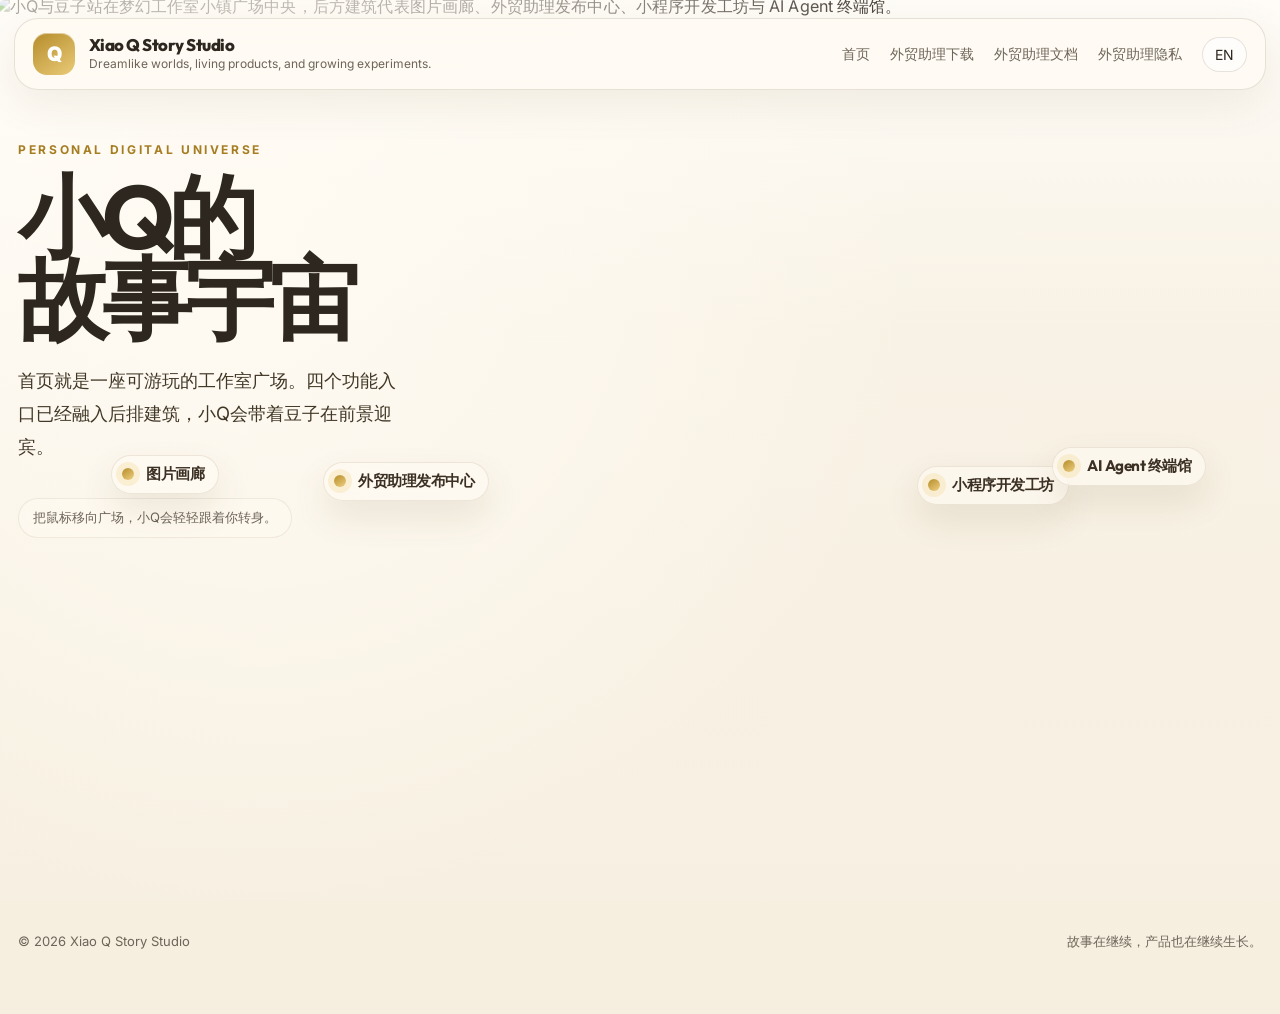
==== commit 76c817c4: "feat(site): turn homepage into integrated plaza scene" ====
--- a/index.html
+++ b/index.html
@@ -34,119 +34,48 @@
   </header>
 
   <main>
-    <section class="story-hero">
+    <section class="story-hero story-hero--plaza">
       <picture class="story-hero__media" data-parallax="hero-media">
-        <source media="(max-width: 768px)" srcset="./assets/xiaoq-hero-mobile.jpg" />
-        <img src="./assets/xiaoq-hero-desktop.jpg" alt="小Q与豆子站在梦幻工作室小镇广场中央" />
+        <source media="(max-width: 768px)" srcset="./assets/plaza-mobile.png" />
+        <img src="./assets/plaza-desktop.png" alt="小Q与豆子站在梦幻工作室小镇广场中央，后方建筑代表图片画廊、外贸助理发布中心、小程序开发工坊与 AI Agent 终端馆。" />
       </picture>
       <div class="story-hero__veil"></div>
+      <div class="story-hero__focus" data-parallax="hero-host" aria-hidden="true"></div>
       <div class="story-hero__content">
-        <p class="story-eyebrow" data-i18n="hero_kicker">PERSONAL DIGITAL UNIVERSE</p>
-        <h1 class="story-title">
-          <span data-i18n="hero_title_line_1" data-pretext="intense">小Q的</span>
-          <span data-i18n="hero_title_line_2" data-pretext="intense">故事宇宙</span>
-        </h1>
-        <p class="story-lead" data-i18n="hero_lead">在这座明亮梦幻的工作室小镇里，小Q带你进入他的世界；豆子会一直跟在身后，四个平行空间也会在这里慢慢展开。</p>
-        <div class="story-actions">
-          <a class="story-button story-button--primary" href="./download.html" data-i18n="hero_cta_primary" data-magnetic>体验外贸助理</a>
-          <a class="story-button story-button--secondary" href="./docs.html" data-i18n="hero_cta_secondary" data-magnetic>查看项目文档</a>
+        <div class="story-hero__copy">
+          <p class="story-eyebrow" data-i18n="hero_kicker">PERSONAL DIGITAL UNIVERSE</p>
+          <h1 class="story-title story-title--compact">
+            <span data-i18n="hero_title_line_1" data-pretext="intense">小Q的</span>
+            <span data-i18n="hero_title_line_2" data-pretext="intense">故事宇宙</span>
+          </h1>
+          <p class="story-lead story-lead--compact" data-i18n="hero_plaza_lead">首页就是一座可游玩的工作室广场。四个功能入口已经融入后排建筑，小Q会带着豆子在前景迎宾。</p>
+          <p class="story-hint" data-i18n="hero_pointer_hint">把鼠标移向广场，小Q会轻轻跟着你转身。</p>
         </div>
-        <div class="story-portals" id="worlds-nav">
-          <a class="story-portal" href="#world-gallery" data-magnetic>
-            <span class="story-portal__label" data-i18n="world_gallery_name">图片画廊</span>
-            <span class="story-portal__desc" data-i18n="world_gallery_desc">收集小Q和豆子的角色图、故事图和视觉片段。</span>
+
+        <nav class="plaza-hotspots" aria-label="World entrances">
+          <a class="plaza-hotspot plaza-hotspot--gallery" href="./gallery.html" data-magnetic>
+            <span class="plaza-hotspot__pulse"></span>
+            <span class="plaza-hotspot__label" data-i18n="world_gallery_name">图片画廊</span>
           </a>
-          <a class="story-portal story-portal--focus" href="#world-trade" data-magnetic>
-            <span class="story-portal__label" data-i18n="world_trade_name">外贸助理发布中心</span>
-            <span class="story-portal__desc" data-i18n="world_trade_desc">外贸助理的最新发布、下载与说明都在这里。</span>
+          <a class="plaza-hotspot plaza-hotspot--trade" href="./download.html" data-magnetic>
+            <span class="plaza-hotspot__pulse"></span>
+            <span class="plaza-hotspot__label" data-i18n="world_trade_name">外贸助理发布中心</span>
           </a>
-          <a class="story-portal" href="#world-workshop" data-magnetic>
-            <span class="story-portal__label" data-i18n="world_workshop_name">小程序开发工坊</span>
-            <span class="story-portal__desc" data-i18n="world_workshop_desc">展示小程序、开发作品和创作过程。</span>
+          <a class="plaza-hotspot plaza-hotspot--workshop" href="./workshop.html" data-magnetic>
+            <span class="plaza-hotspot__pulse"></span>
+            <span class="plaza-hotspot__label" data-i18n="world_workshop_name">小程序开发工坊</span>
           </a>
-          <a class="story-portal" href="#world-agent" data-magnetic>
-            <span class="story-portal__label" data-i18n="world_agent_name">AI Agent 终端馆</span>
-            <span class="story-portal__desc" data-i18n="world_agent_desc">共享和体验 AI Agent 的实验空间。</span>
+          <a class="plaza-hotspot plaza-hotspot--agent" href="./agents.html" data-magnetic>
+            <span class="plaza-hotspot__pulse"></span>
+            <span class="plaza-hotspot__label" data-i18n="world_agent_name">AI Agent 终端馆</span>
           </a>
-        </div>
-      </div>
-    </section>
+        </nav>
 
-    <section class="story-section story-section--statement">
-      <div class="story-section__intro">
-        <p class="story-section__eyebrow" data-i18n="second_kicker">WORLD NOTE</p>
-        <h2 data-pretext data-i18n="second_title">这不是普通作品集</h2>
-        <p data-i18n="second_statement">这里不是普通作品集，而是一座会持续生长的个人数字世界。</p>
-      </div>
-    </section>
-
-    <section class="story-section story-worlds">
-      <article id="world-gallery" class="world-card world-card--gallery">
-        <div class="world-card__meta">01 / GALLERY</div>
-        <h3 data-i18n="world_gallery_name">图片画廊</h3>
-        <p data-i18n="world_gallery_desc">收集小Q和豆子的角色图、故事图和视觉片段。</p>
-      </article>
-      <article id="world-trade" class="world-card world-card--trade">
-        <div class="world-card__meta">02 / LAUNCH</div>
-        <h3 data-i18n="world_trade_name">外贸助理发布中心</h3>
-        <p data-i18n="world_trade_desc">外贸助理的最新发布、下载与说明都在这里。</p>
-        <div class="world-card__actions">
-          <a href="./download.html" data-i18n="world_trade_action_primary">下载最新版本</a>
-          <a href="./docs.html" data-i18n="world_trade_action_secondary">阅读安装文档</a>
-        </div>
-      </article>
-      <article id="world-workshop" class="world-card world-card--workshop">
-        <div class="world-card__meta">03 / WORKSHOP</div>
-        <h3 data-i18n="world_workshop_name">小程序开发工坊</h3>
-        <p data-i18n="world_workshop_desc">展示小程序、开发作品和创作过程。</p>
-      </article>
-      <article id="world-agent" class="world-card world-card--agent">
-        <div class="world-card__meta">04 / AGENT</div>
-        <h3 data-i18n="world_agent_name">AI Agent 终端馆</h3>
-        <p data-i18n="world_agent_desc">共享和体验 AI Agent 的实验空间。</p>
-      </article>
-    </section>
-
-    <section class="story-section story-characters">
-      <div class="story-section__intro story-section__intro--tight">
-        <p class="story-section__eyebrow" data-i18n="characters_kicker">HOSTS OF THE WORLD</p>
-        <h2 data-pretext data-i18n="characters_title">小Q带路，豆子跟着跑</h2>
-        <p data-i18n="characters_lead">他们不是静态吉祥物，而是这个世界的迎宾角色和记忆锚点。</p>
-      </div>
-      <div class="character-grid">
-        <article class="character-card">
-          <img src="./assets/xiaoq-ref.jpg" alt="小Q角色参考图" />
-          <div>
-            <h3 data-i18n="character_xiaoq_name">小Q</h3>
-            <p data-i18n="character_xiaoq_desc">黑色拉布拉多，聪明、略带小得意，是这座世界的门童和向导。</p>
-          </div>
-        </article>
-        <article class="character-card">
-          <img src="./assets/douzi-ref.jpg" alt="豆子角色参考图" />
-          <div>
-            <h3 data-i18n="character_douzi_name">豆子</h3>
-            <p data-i18n="character_douzi_desc">柯基，跟班和情绪补位者，负责探头、贴近和让世界更有趣。</p>
-          </div>
-        </article>
-      </div>
-    </section>
-
-    <section class="story-section story-release">
-      <div class="release-card">
-        <div>
-          <p class="story-section__eyebrow" data-i18n="release_kicker">CURRENT RELEASE</p>
-          <h2 data-pretext data-i18n="release_title">外贸助理正在持续发布</h2>
-          <p data-i18n="release_desc">本地优先、可追溯、可成长的外贸 AI 参谋。当前版本会同步到这个个人站的下载页与文档页。</p>
-        </div>
-        <div class="release-meta">
-          <div>
-            <span data-i18n="release_label">当前版本</span>
-            <strong id="home-version-tag">build39</strong>
-          </div>
-          <div class="release-meta__actions">
-            <a class="story-button story-button--primary" href="./download.html" data-i18n="release_cta_primary" data-magnetic>打开下载页</a>
-            <a class="story-button story-button--secondary" href="./docs.html" data-i18n="release_cta_secondary" data-magnetic>查看新手文档</a>
-          </div>
+        <div class="plaza-mobile-dock">
+          <a href="./gallery.html" data-i18n="world_gallery_name">图片画廊</a>
+          <a href="./download.html" data-i18n="world_trade_name">外贸助理发布中心</a>
+          <a href="./workshop.html" data-i18n="world_workshop_name">小程序开发工坊</a>
+          <a href="./agents.html" data-i18n="world_agent_name">AI Agent 终端馆</a>
         </div>
       </div>
     </section>
@@ -160,3 +89,6 @@
   <script src="./app.js"></script>
 </body>
 </html>
+
+
+
--- a/styles.css
+++ b/styles.css
@@ -149,7 +149,8 @@
 .story-hero {
   position: relative;
   min-height: 100vh;
-  padding: 128px 18px 48px;
+  padding: 118px 18px 22px;
+  overflow: clip;
 }
 
 .story-hero__media {
@@ -158,35 +159,51 @@
   overflow: hidden;
 }
 
-.story-hero__media img {
+.story-hero__media img,
+.story-hero__host img {
   width: 100%;
   height: 100%;
   object-fit: cover;
   transform: scale(1.01);
 }
 
+.story-hero__host {
+  position: absolute;
+  inset: 0;
+  z-index: 2;
+  pointer-events: none;
+  overflow: hidden;
+}
+
+.story-hero__host img {
+  transform: scale(1.01);
+  mask-image: radial-gradient(circle at 43% 73%, rgba(0,0,0,1) 0 10%, rgba(0,0,0,.98) 14%, rgba(0,0,0,.88) 18%, rgba(0,0,0,.52) 24%, rgba(0,0,0,.08) 31%, transparent 39%);
+  -webkit-mask-image: radial-gradient(circle at 43% 73%, rgba(0,0,0,1) 0 10%, rgba(0,0,0,.98) 14%, rgba(0,0,0,.88) 18%, rgba(0,0,0,.52) 24%, rgba(0,0,0,.08) 31%, transparent 39%);
+}
+
 .story-hero__veil {
   position: absolute;
   inset: 0;
   background:
-    linear-gradient(90deg, rgba(250,245,236,0.9) 0%, rgba(250,245,236,0.62) 27%, rgba(250,245,236,0.15) 54%, rgba(245,239,228,0.78) 100%),
-    linear-gradient(180deg, rgba(252,248,239,0.18) 0%, rgba(247,240,226,0.08) 52%, rgba(247,240,226,0.82) 100%);
+    linear-gradient(90deg, rgba(250,245,236,0.88) 0%, rgba(250,245,236,0.52) 24%, rgba(250,245,236,0.12) 50%, rgba(245,239,228,0.58) 100%),
+    linear-gradient(180deg, rgba(252,248,239,0.2) 0%, rgba(247,240,226,0.04) 50%, rgba(247,240,226,0.72) 100%);
+  z-index: 1;
 }
 
 .story-hero__content {
   position: relative;
-  z-index: 2;
+  z-index: 3;
   width: min(1320px, 100%);
   margin: 0 auto;
-  display: flex;
-  flex-direction: column;
-  justify-content: space-between;
-  min-height: calc(100vh - 176px);
+  min-height: calc(100vh - 140px);
+}
+
+.story-copy {
+  max-width: 560px;
 }
 
 .story-eyebrow,
-.story-section__eyebrow,
-.world-card__meta {
+.story-section__eyebrow {
   color: var(--xq-accent);
   text-transform: uppercase;
   letter-spacing: 0.22em;
@@ -196,7 +213,7 @@
 
 .story-title {
   margin: 22px 0 0;
-  max-width: 620px;
+  max-width: 560px;
   font-family: Outfit, Inter, sans-serif;
   font-size: clamp(3.6rem, 9vw, 8.2rem);
   line-height: 0.92;
@@ -208,7 +225,7 @@
 }
 
 .story-lead {
-  max-width: 580px;
+  max-width: 52ch;
   margin-top: 24px;
   font-size: clamp(1rem, 1.8vw, 1.15rem);
   line-height: 1.8;
@@ -246,248 +263,115 @@
   border-color: rgba(112, 88, 46, 0.15);
 }
 
-.story-portals {
-  margin-top: auto;
-  display: grid;
-  grid-template-columns: repeat(4, minmax(0, 1fr));
-  gap: 14px;
-  padding-top: 28px;
-}
-
-.story-portal,
-.world-card,
-.release-card,
-.character-card,
 .story-section--statement,
-.notes-panel {
+.notes-panel,
+.plaza-gate,
+.story-status {
   border: 1px solid var(--xq-line);
   background: var(--xq-panel);
   backdrop-filter: blur(18px);
   box-shadow: var(--xq-shadow);
 }
 
-.story-portal {
-  padding: 18px 18px 20px;
-  border-radius: 22px;
-  min-height: 146px;
-}
-
-.story-portal--focus {
-  background: linear-gradient(180deg, rgba(255, 248, 228, 0.92), rgba(255,255,255,0.72));
-}
-
-.story-portal__label {
-  display: block;
-  font: 700 1rem/1.25 Outfit, Inter, sans-serif;
+.story-plaza-map {
+  position: absolute;
+  inset: 0;
+  pointer-events: none;
+}
+
+.plaza-gate {
+  position: absolute;
+  pointer-events: auto;
+  display: grid;
+  gap: 8px;
+  width: clamp(132px, 14vw, 188px);
+  padding: 12px 14px 13px;
+  border-radius: 18px;
+  background: rgba(255, 252, 246, 0.58);
+  box-shadow: 0 16px 34px rgba(86, 58, 18, 0.1);
+  transition: transform 220ms cubic-bezier(0.22, 1, 0.36, 1), box-shadow 220ms ease, border-color 220ms ease, background-color 220ms ease;
+}
+
+.plaza-gate:hover {
+  border-color: rgba(166, 125, 33, 0.28);
+  background: rgba(255, 252, 246, 0.82);
+  box-shadow: 0 20px 40px rgba(86, 58, 18, 0.15);
+}
+
+.plaza-gate--gallery {
+  top: 48%;
+  left: 2.8%;
+}
+
+.plaza-gate--trade {
+  top: 40%;
+  left: 20.4%;
+}
+
+.plaza-gate--workshop {
+  top: 42%;
+  right: 19.2%;
+}
+
+.plaza-gate--agent {
+  top: 39%;
+  right: 2.8%;
+}
+
+.plaza-gate__index {
+  color: var(--xq-accent);
+  font: 800 11px/1 Outfit, Inter, sans-serif;
+  letter-spacing: 0.22em;
+}
+
+.plaza-gate__title {
+  font: 800 1rem/1.18 Outfit, Inter, sans-serif;
   letter-spacing: -0.03em;
 }
 
-.story-portal__desc {
-  display: block;
-  margin-top: 10px;
+.plaza-gate__desc {
   color: var(--xq-muted);
-  font-size: 14px;
-  line-height: 1.6;
-}
-
-.story-section {
-  width: min(1320px, calc(100vw - 36px));
-  margin: 0 auto;
-  padding: 28px 0 0;
-}
-
-.story-section--statement {
-  border-radius: 28px;
-  padding: 32px 32px 34px;
-}
-
-.story-section__intro {
-  max-width: 820px;
-}
-
-.story-section__intro h2 {
-  margin: 14px 0 0;
-  font: 800 clamp(2.2rem, 5vw, 4rem)/0.98 Outfit, Inter, sans-serif;
-  letter-spacing: -0.05em;
-}
-
-.story-section__intro p {
-  margin: 16px 0 0;
+  font-size: 12px;
+  line-height: 1.48;
+}
+
+.story-status {
+  position: absolute;
+  left: 50%;
+  bottom: 8px;
+  transform: translateX(-50%);
+  width: min(1220px, calc(100% - 32px));
+  border-radius: 24px;
+  padding: 14px 18px;
+  display: flex;
+  align-items: center;
+  justify-content: space-between;
+  gap: 18px;
+}
+
+.story-status__release {
+  display: grid;
+  gap: 4px;
+  min-width: 184px;
+}
+
+.story-status__release span {
   color: var(--xq-muted);
-  line-height: 1.8;
-  font-size: 17px;
-}
-
-.story-worlds {
-  display: grid;
-  grid-template-columns: repeat(2, minmax(0, 1fr));
-  gap: 18px;
-}
-
-.world-card {
-  position: relative;
-  overflow: hidden;
-  border-radius: 28px;
-  padding: 28px;
-  min-height: 280px;
-}
-
-.world-card::before {
-  content: "";
-  position: absolute;
-  inset: 0;
-  opacity: 0.72;
-}
-
-.world-card--gallery::before {
-  background: radial-gradient(circle at top left, rgba(255,255,255,0.78), transparent 42%), linear-gradient(135deg, rgba(233, 213, 169, 0.42), rgba(255,255,255,0.24));
-}
-
-.world-card--trade::before {
-  background: radial-gradient(circle at 20% 20%, rgba(255,255,255,0.75), transparent 40%), linear-gradient(135deg, rgba(197, 225, 255, 0.42), rgba(255,255,255,0.18));
-}
-
-.world-card--workshop::before {
-  background: radial-gradient(circle at 10% 12%, rgba(255,255,255,0.75), transparent 38%), linear-gradient(135deg, rgba(220, 192, 140, 0.42), rgba(255,255,255,0.18));
-}
-
-.world-card--agent::before {
-  background: radial-gradient(circle at top left, rgba(255,255,255,0.75), transparent 36%), linear-gradient(135deg, rgba(182, 228, 232, 0.42), rgba(255,255,255,0.18));
-}
-
-.world-card > * {
-  position: relative;
-  z-index: 1;
-}
-
-.world-card h3 {
-  margin: 16px 0 0;
-  font: 800 1.8rem/1.08 Outfit, Inter, sans-serif;
-  letter-spacing: -0.04em;
-}
-
-.world-card p {
-  max-width: 36ch;
-  margin: 12px 0 0;
-  color: #544938;
-  line-height: 1.75;
-}
-
-.world-card__actions {
-  display: flex;
-  flex-wrap: wrap;
-  gap: 14px;
-  margin-top: 22px;
-}
-
-.world-card__actions a {
-  display: inline-flex;
-  align-items: center;
-  min-height: 42px;
-  padding: 0 16px;
-  border-radius: 999px;
-  background: rgba(255,255,255,0.68);
-  border: 1px solid rgba(112, 88, 46, 0.15);
-  font-weight: 600;
-}
-
-.story-characters {
-  display: grid;
-  grid-template-columns: 1.1fr 1.2fr;
-  gap: 24px;
-  align-items: start;
-}
-
-.story-section__intro--tight {
-  max-width: 520px;
-  padding-top: 18px;
-}
-
-.character-grid {
-  display: grid;
-  grid-template-columns: repeat(2, minmax(0, 1fr));
-  gap: 18px;
-}
-
-.character-card {
-  border-radius: 24px;
-  overflow: hidden;
-  background: var(--xq-panel-strong);
-}
-
-.character-card img {
-  width: 100%;
-  aspect-ratio: 1.18;
-  object-fit: cover;
-  background: #fff;
-}
-
-.character-card div {
-  padding: 18px 18px 22px;
-}
-
-.character-card h3 {
+  font-size: 11px;
+  letter-spacing: 0.18em;
+  text-transform: uppercase;
+}
+
+.story-status__release strong {
+  font: 800 clamp(1.3rem, 2.8vw, 2rem)/1 Outfit, Inter, sans-serif;
+  color: var(--xq-accent);
+}
+
+.story-status p {
   margin: 0;
-  font: 800 1.3rem/1.1 Outfit, Inter, sans-serif;
-}
-
-.character-card p {
-  margin: 10px 0 0;
+  max-width: 58ch;
   color: var(--xq-muted);
-  line-height: 1.75;
-}
-
-.story-release {
-  padding-bottom: 54px;
-}
-
-.release-card {
-  border-radius: 28px;
-  padding: 30px 32px;
-  display: grid;
-  grid-template-columns: 1.2fr .85fr;
-  gap: 28px;
-}
-
-.release-card h2 {
-  margin: 14px 0 0;
-  font: 800 clamp(2rem, 4vw, 3.4rem)/1 Outfit, Inter, sans-serif;
-  letter-spacing: -0.05em;
-}
-
-.release-card p {
-  margin: 14px 0 0;
-  color: var(--xq-muted);
-  line-height: 1.8;
-}
-
-.release-meta {
-  display: flex;
-  flex-direction: column;
-  justify-content: space-between;
-  gap: 22px;
-  padding: 8px 0;
-}
-
-.release-meta span {
-  display: block;
-  color: var(--xq-muted);
-  font-size: 13px;
-  letter-spacing: 0.16em;
-  text-transform: uppercase;
-}
-
-.release-meta strong {
-  display: block;
-  margin-top: 12px;
-  font: 800 clamp(2rem, 4vw, 3.2rem)/0.95 Outfit, Inter, sans-serif;
-  color: var(--xq-accent);
-}
-
-.release-meta__actions {
-  display: flex;
-  flex-wrap: wrap;
-  gap: 12px;
+  line-height: 1.65;
 }
 
 .site-footer {
@@ -537,56 +421,118 @@
   }
 
   .story-hero {
-    padding-top: 168px;
-  }
-
-  .story-portals,
-  .story-worlds,
-  .story-characters,
-  .release-card,
-  .character-grid {
-    grid-template-columns: 1fr;
+    padding-top: 160px;
   }
 
   .story-title {
     max-width: 11ch;
   }
+
+  .story-copy {
+    max-width: 460px;
+  }
+
+  .plaza-gate {
+    width: clamp(138px, 18vw, 180px);
+    padding: 12px 14px;
+  }
+
+  .plaza-gate--gallery {
+    top: 55%;
+    left: 2%;
+  }
+
+  .plaza-gate--trade {
+    top: 47%;
+    left: 19%;
+  }
+
+  .plaza-gate--workshop {
+    top: 49%;
+    right: 19%;
+  }
+
+  .plaza-gate--agent {
+    top: 45%;
+    right: 2%;
+  }
+
+  .story-status {
+    width: calc(100% - 24px);
+    padding: 14px 16px;
+    flex-direction: column;
+    align-items: flex-start;
+  }
 }
 
 @media (max-width: 768px) {
   .story-hero {
-    min-height: auto;
-    padding: 158px 14px 24px;
+    min-height: 100svh;
+    padding: 132px 12px 16px;
   }
 
   .story-hero__veil {
     background:
-      linear-gradient(180deg, rgba(250,245,236,0.72) 0%, rgba(250,245,236,0.16) 34%, rgba(247,240,226,0.82) 100%),
-      linear-gradient(90deg, rgba(250,245,236,0.28) 0%, rgba(250,245,236,0.06) 100%);
+      linear-gradient(180deg, rgba(250,245,236,0.84) 0%, rgba(250,245,236,0.2) 28%, rgba(247,240,226,0.52) 62%, rgba(247,240,226,0.86) 100%);
+  }
+
+  .story-hero__host img {
+    mask-image: radial-gradient(circle at 50% 67%, rgba(0,0,0,1) 0 12%, rgba(0,0,0,.96) 17%, rgba(0,0,0,.78) 24%, rgba(0,0,0,.34) 31%, transparent 40%);
+    -webkit-mask-image: radial-gradient(circle at 50% 67%, rgba(0,0,0,1) 0 12%, rgba(0,0,0,.96) 17%, rgba(0,0,0,.78) 24%, rgba(0,0,0,.34) 31%, transparent 40%);
   }
 
   .story-hero__content {
-    min-height: auto;
-  }
-
-  .story-portals {
-    margin-top: 26px;
-  }
-
-  .story-section,
+    min-height: calc(100svh - 148px);
+  }
+
+  .story-copy {
+    max-width: none;
+  }
+
+  .story-title {
+    max-width: 7ch;
+    font-size: clamp(3rem, 13vw, 4.8rem);
+  }
+
+  .story-lead {
+    max-width: 30ch;
+    font-size: 0.98rem;
+  }
+
+  .story-actions {
+    gap: 10px;
+  }
+
+  .story-button {
+    min-height: 46px;
+    padding: 0 18px;
+    font-size: 14px;
+  }
+
+  .story-plaza-map {
+    display: none;
+  }
+
+  .story-status {
+    left: 12px;
+    right: 12px;
+    bottom: 10px;
+    width: auto;
+    transform: none;
+    gap: 10px;
+    padding: 12px 14px;
+  }
+
+  .story-status__release {
+    min-width: 0;
+  }
+
+  .story-status p {
+    font-size: 14px;
+  }
+
   .site-footer {
     width: calc(100vw - 24px);
-  }
-
-  .story-section--statement,
-  .release-card,
-  .world-card,
-  .character-card div {
-    padding-left: 20px;
-    padding-right: 20px;
-  }
-
-  .site-footer {
     flex-direction: column;
   }
 }
@@ -599,3 +545,545 @@
     transform: none !important;
   }
 }
+
+.info-page {
+  position: relative;
+}
+
+.info-page::before,
+.info-page::after {
+  content: "";
+  position: fixed;
+  inset: auto;
+  z-index: -1;
+  pointer-events: none;
+  border-radius: 999px;
+  filter: blur(80px);
+  opacity: 0.65;
+}
+
+.info-page::before {
+  top: 90px;
+  left: -120px;
+  width: 340px;
+  height: 340px;
+  background: rgba(240, 209, 140, 0.55);
+}
+
+.info-page::after {
+  top: 160px;
+  right: -130px;
+  width: 420px;
+  height: 420px;
+  background: rgba(175, 216, 245, 0.48);
+}
+
+.info-shell {
+  width: min(1320px, calc(100vw - 36px));
+  margin: 0 auto;
+  padding: 126px 0 54px;
+}
+
+.info-hero,
+.info-card {
+  position: relative;
+  border: 1px solid var(--xq-line);
+  background: var(--xq-panel);
+  backdrop-filter: blur(18px);
+  box-shadow: var(--xq-shadow);
+  border-radius: 28px;
+}
+
+.info-hero {
+  display: grid;
+  grid-template-columns: 1.1fr 0.8fr;
+  gap: 28px;
+  overflow: hidden;
+  padding: 30px 32px;
+}
+
+.info-hero::before {
+  content: "Q • D";
+  position: absolute;
+  top: 20px;
+  right: 24px;
+  color: rgba(166, 125, 33, 0.28);
+  font: 800 12px/1 Outfit, Inter, sans-serif;
+  letter-spacing: 0.26em;
+}
+
+.info-hero__content h1 {
+  margin: 14px 0 0;
+  max-width: 12ch;
+  font: 800 clamp(2.8rem, 7vw, 5.4rem)/0.95 Outfit, Inter, sans-serif;
+  letter-spacing: -0.05em;
+}
+
+.info-hero__content p:not(.story-section__eyebrow) {
+  max-width: 58ch;
+  margin: 16px 0 0;
+  color: var(--xq-muted);
+  font-size: 17px;
+  line-height: 1.8;
+}
+
+.info-hero__aside {
+  align-self: stretch;
+  display: flex;
+  align-items: center;
+  justify-content: center;
+}
+
+.info-hero__aside img {
+  width: 100%;
+  border-radius: 22px;
+  border: 1px solid rgba(112, 88, 46, 0.12);
+  box-shadow: 0 18px 40px rgba(86, 58, 18, 0.1);
+}
+
+.info-hero__aside--feature {
+  position: relative;
+  min-height: 100%;
+  align-items: stretch;
+}
+
+.info-hero__aside--feature img {
+  height: 100%;
+  object-fit: cover;
+}
+
+.info-hero__aside-note {
+  position: absolute;
+  left: 18px;
+  right: 18px;
+  bottom: 18px;
+  padding: 16px 18px 18px;
+  border: 1px solid rgba(112, 88, 46, 0.12);
+  border-radius: 20px;
+  background: rgba(255, 251, 244, 0.82);
+  backdrop-filter: blur(16px);
+  box-shadow: 0 16px 36px rgba(86, 58, 18, 0.08);
+}
+
+.info-hero__aside-note span {
+  display: block;
+  color: var(--xq-accent);
+  font-size: 12px;
+  font-weight: 700;
+  letter-spacing: 0.18em;
+  text-transform: uppercase;
+}
+
+.info-hero__aside-note strong {
+  display: block;
+  margin-top: 10px;
+  font: 800 1.2rem/1.15 Outfit, Inter, sans-serif;
+  letter-spacing: -0.03em;
+}
+
+.info-hero__aside-note p {
+  margin: 10px 0 0;
+  color: var(--xq-muted);
+  font-size: 14px;
+  line-height: 1.7;
+}
+
+.info-hero__actions,
+.info-card__actions {
+  display: flex;
+  flex-wrap: wrap;
+  gap: 12px;
+  margin-top: 22px;
+}
+
+.info-hero__meta {
+  display: inline-flex;
+  flex-direction: column;
+  gap: 8px;
+  margin-top: 18px;
+}
+
+.info-hero__meta span,
+.info-card__eyebrow,
+.info-card__caption,
+.info-card__hint {
+  color: var(--xq-muted);
+}
+
+.info-hero__meta span {
+  font-size: 13px;
+  letter-spacing: 0.18em;
+  text-transform: uppercase;
+}
+
+.info-hero__meta strong {
+  font: 800 clamp(1.8rem, 4vw, 2.8rem)/1 Outfit, Inter, sans-serif;
+  color: var(--xq-accent);
+}
+
+.download-grid,
+.info-grid {
+  display: grid;
+  gap: 18px;
+  margin-top: 20px;
+}
+
+.download-grid,
+.info-grid--two {
+  grid-template-columns: repeat(2, minmax(0, 1fr));
+}
+
+.info-grid--three {
+  grid-template-columns: repeat(3, minmax(0, 1fr));
+}
+
+.info-card {
+  padding: 26px;
+}
+
+.info-card__head h2 {
+  margin: 14px 0 0;
+  font: 800 clamp(1.5rem, 3vw, 2.2rem)/1.02 Outfit, Inter, sans-serif;
+  letter-spacing: -0.04em;
+}
+
+.info-card p,
+.info-list {
+  margin: 14px 0 0;
+  color: var(--xq-muted);
+  line-height: 1.8;
+}
+
+.info-list {
+  padding-left: 1.15em;
+}
+
+.info-list--ordered {
+  list-style: decimal;
+}
+
+.info-list:not(.info-list--ordered) {
+  list-style: disc;
+}
+
+.info-card__muted,
+.info-card__caption {
+  font-size: 14px;
+}
+
+.info-card__hint {
+  margin-top: 12px;
+  font-size: 12px;
+}
+
+.info-card__actions--stacked {
+  align-items: flex-start;
+}
+
+@media (max-width: 980px) {
+  .info-shell {
+    width: calc(100vw - 24px);
+    padding-top: 154px;
+  }
+
+  .info-hero,
+  .download-grid,
+  .info-grid--two,
+  .info-grid--three {
+    grid-template-columns: 1fr;
+  }
+
+  .info-hero__aside--feature img {
+    max-height: 420px;
+  }
+
+  .info-hero__content h1 {
+    max-width: 10ch;
+  }
+}
+
+.story-hero--plaza {
+  overflow: hidden;
+  padding-bottom: 26px;
+}
+
+.story-hero--plaza .story-hero__media img {
+  object-position: center center;
+}
+
+.story-hero--plaza .story-hero__veil {
+  background:
+    radial-gradient(circle at 20% 28%, rgba(255, 251, 243, 0.92) 0%, rgba(255, 251, 243, 0.56) 28%, rgba(255, 251, 243, 0.05) 54%),
+    linear-gradient(180deg, rgba(250, 245, 236, 0.12) 0%, rgba(250, 245, 236, 0.02) 50%, rgba(247, 240, 226, 0.36) 100%);
+}
+
+.story-hero__cast-mask {
+  position: absolute;
+  left: 33%;
+  bottom: 0;
+  z-index: 1;
+  width: min(24vw, 340px);
+  height: min(33vw, 470px);
+  border-radius: 50%;
+  background: radial-gradient(circle at 50% 56%, rgba(255, 248, 236, 0.84) 0%, rgba(255, 248, 236, 0.62) 36%, rgba(255, 248, 236, 0.22) 62%, transparent 82%);
+  backdrop-filter: blur(5px) saturate(1.04);
+  pointer-events: none;
+}
+
+.story-hero__cast {
+  position: absolute;
+  left: 33%;
+  bottom: 28px;
+  z-index: 2;
+  width: min(24vw, 340px);
+  height: min(31vw, 440px);
+  pointer-events: none;
+  will-change: transform;
+}
+
+.story-hero__host,
+.story-hero__sidekick {
+  position: absolute;
+  display: block;
+  height: auto;
+  filter: drop-shadow(0 24px 28px rgba(101, 66, 16, 0.18));
+}
+
+.story-hero__host {
+  right: 0;
+  bottom: 0;
+  width: 74%;
+}
+
+.story-hero__sidekick {
+  left: 0;
+  bottom: 8px;
+  width: 42%;
+}
+
+.story-hero--plaza .story-hero__content {
+  min-height: calc(100vh - 168px);
+  align-items: stretch;
+}
+
+.story-hero__copy {
+  max-width: 450px;
+  padding-top: 12px;
+}
+
+.story-title--compact {
+  max-width: 7ch;
+  margin-top: 18px;
+  font-size: clamp(3.1rem, 7vw, 6rem);
+}
+
+.story-lead--compact {
+  max-width: 32ch;
+}
+
+.story-hint {
+  display: inline-flex;
+  align-items: center;
+  gap: 10px;
+  width: fit-content;
+  margin-top: 16px;
+  padding: 10px 14px;
+  border: 1px solid rgba(112, 88, 46, 0.1);
+  border-radius: 999px;
+  background: rgba(255, 250, 242, 0.58);
+  color: var(--xq-muted);
+  font-size: 13px;
+  backdrop-filter: blur(16px);
+}
+
+.plaza-hotspots {
+  position: absolute;
+  inset: 0;
+  z-index: 3;
+}
+
+.plaza-hotspot {
+  position: absolute;
+  display: inline-flex;
+  align-items: center;
+  gap: 12px;
+  padding: 10px 14px 10px 10px;
+  border-radius: 999px;
+  border: 1px solid rgba(112, 88, 46, 0.12);
+  background: rgba(255, 250, 242, 0.62);
+  backdrop-filter: blur(18px);
+  box-shadow: 0 16px 34px rgba(90, 61, 17, 0.1);
+  color: #3b3023;
+}
+
+.plaza-hotspot__pulse {
+  width: 12px;
+  height: 12px;
+  flex: 0 0 12px;
+  border-radius: 999px;
+  background: linear-gradient(145deg, #b58c2a 0%, #efcf81 100%);
+  box-shadow: 0 0 0 6px rgba(239, 207, 129, 0.26);
+}
+
+.plaza-hotspot__label {
+  font: 700 0.96rem/1.1 Outfit, Inter, sans-serif;
+  letter-spacing: -0.03em;
+  white-space: nowrap;
+}
+
+.plaza-hotspot--gallery {
+  left: 7.5%;
+  top: 46%;
+}
+
+.plaza-hotspot--trade {
+  left: 24.5%;
+  top: 47%;
+}
+
+.plaza-hotspot--workshop {
+  right: 15.5%;
+  top: 47.5%;
+}
+
+.plaza-hotspot--agent {
+  right: 4.5%;
+  top: 45%;
+}
+
+.plaza-mobile-dock {
+  display: none;
+}
+
+@media (max-width: 980px) {
+  .story-hero__cast-mask {
+    width: min(24vw, 340px);
+    height: min(33vw, 470px);
+  }
+
+  .story-hero__cast {
+    width: min(24vw, 340px);
+    height: min(31vw, 440px);
+  }
+
+  .plaza-hotspot {
+    transform: scale(0.9);
+    transform-origin: center;
+  }
+}
+
+@media (max-width: 768px) {
+  .story-hero--plaza {
+    min-height: 100svh;
+    padding: 150px 14px 20px;
+  }
+
+  .story-hero--plaza .story-hero__media img {
+    object-position: center top;
+  }
+
+  .story-hero__copy {
+    max-width: 100%;
+    padding-top: 0;
+  }
+
+  .story-title--compact {
+    max-width: 8ch;
+    font-size: clamp(2.5rem, 13vw, 4rem);
+  }
+
+  .story-lead--compact {
+    max-width: 24ch;
+    font-size: 0.98rem;
+    line-height: 1.7;
+  }
+
+  .story-hint {
+    display: none;
+  }
+
+  .story-hero__cast-mask,
+  .story-hero__cast {
+    display: none;
+  }
+
+  .plaza-hotspots {
+    display: none;
+  }
+
+  .plaza-mobile-dock {
+    display: grid;
+    grid-template-columns: repeat(2, minmax(0, 1fr));
+    gap: 10px;
+    margin-top: auto;
+    padding-top: 18px;
+  }
+
+  .plaza-mobile-dock a {
+    min-height: 48px;
+    display: flex;
+    align-items: center;
+    justify-content: center;
+    padding: 0 12px;
+    border-radius: 18px;
+    border: 1px solid rgba(112, 88, 46, 0.1);
+    background: rgba(255, 250, 242, 0.68);
+    box-shadow: 0 16px 26px rgba(87, 63, 26, 0.08);
+    font: 700 0.9rem/1.2 Outfit, Inter, sans-serif;
+    text-align: center;
+  }
+}
+
+.story-hero__cast-mask {
+  left: 31.2% !important;
+  bottom: 4px !important;
+  width: min(27vw, 390px) !important;
+  height: min(36vw, 520px) !important;
+  background: radial-gradient(circle at 50% 58%, rgba(255, 248, 236, 0.68) 0%, rgba(255, 248, 236, 0.52) 34%, rgba(255, 248, 236, 0.14) 62%, transparent 82%) !important;
+}
+
+.story-hero__cast {
+  left: 31.5% !important;
+  bottom: 30px !important;
+  width: min(22vw, 300px) !important;
+  height: min(29vw, 410px) !important;
+}
+
+.story-hero__host {
+  width: 78% !important;
+}
+
+.story-hero__sidekick {
+  width: 48% !important;
+  left: -4% !important;
+}
+
+@media (max-width: 768px) {
+  .story-hero__cast-mask,
+  .story-hero__cast {
+    display: none !important;
+  }
+}
+
+
+.story-hero__cast-mask, .story-hero__cast, .story-hero__host, .story-hero__sidekick { display: none !important; }
+
+.story-hero__focus {
+  position: absolute;
+  inset: 0;
+  z-index: 2;
+  pointer-events: none;
+  background-image: url('./assets/plaza-desktop.png');
+  background-size: cover;
+  background-position: center center;
+  transform: translate3d(0, 0, 0);
+  will-change: transform;
+  mask-image: radial-gradient(circle at 42% 78%, #000 0, #000 12%, transparent 18%);
+  -webkit-mask-image: radial-gradient(circle at 42% 78%, #000 0, #000 12%, transparent 18%);
+}
+
+@media (max-width: 768px) {
+  .story-hero__focus {
+    display: none !important;
+  }
+}
